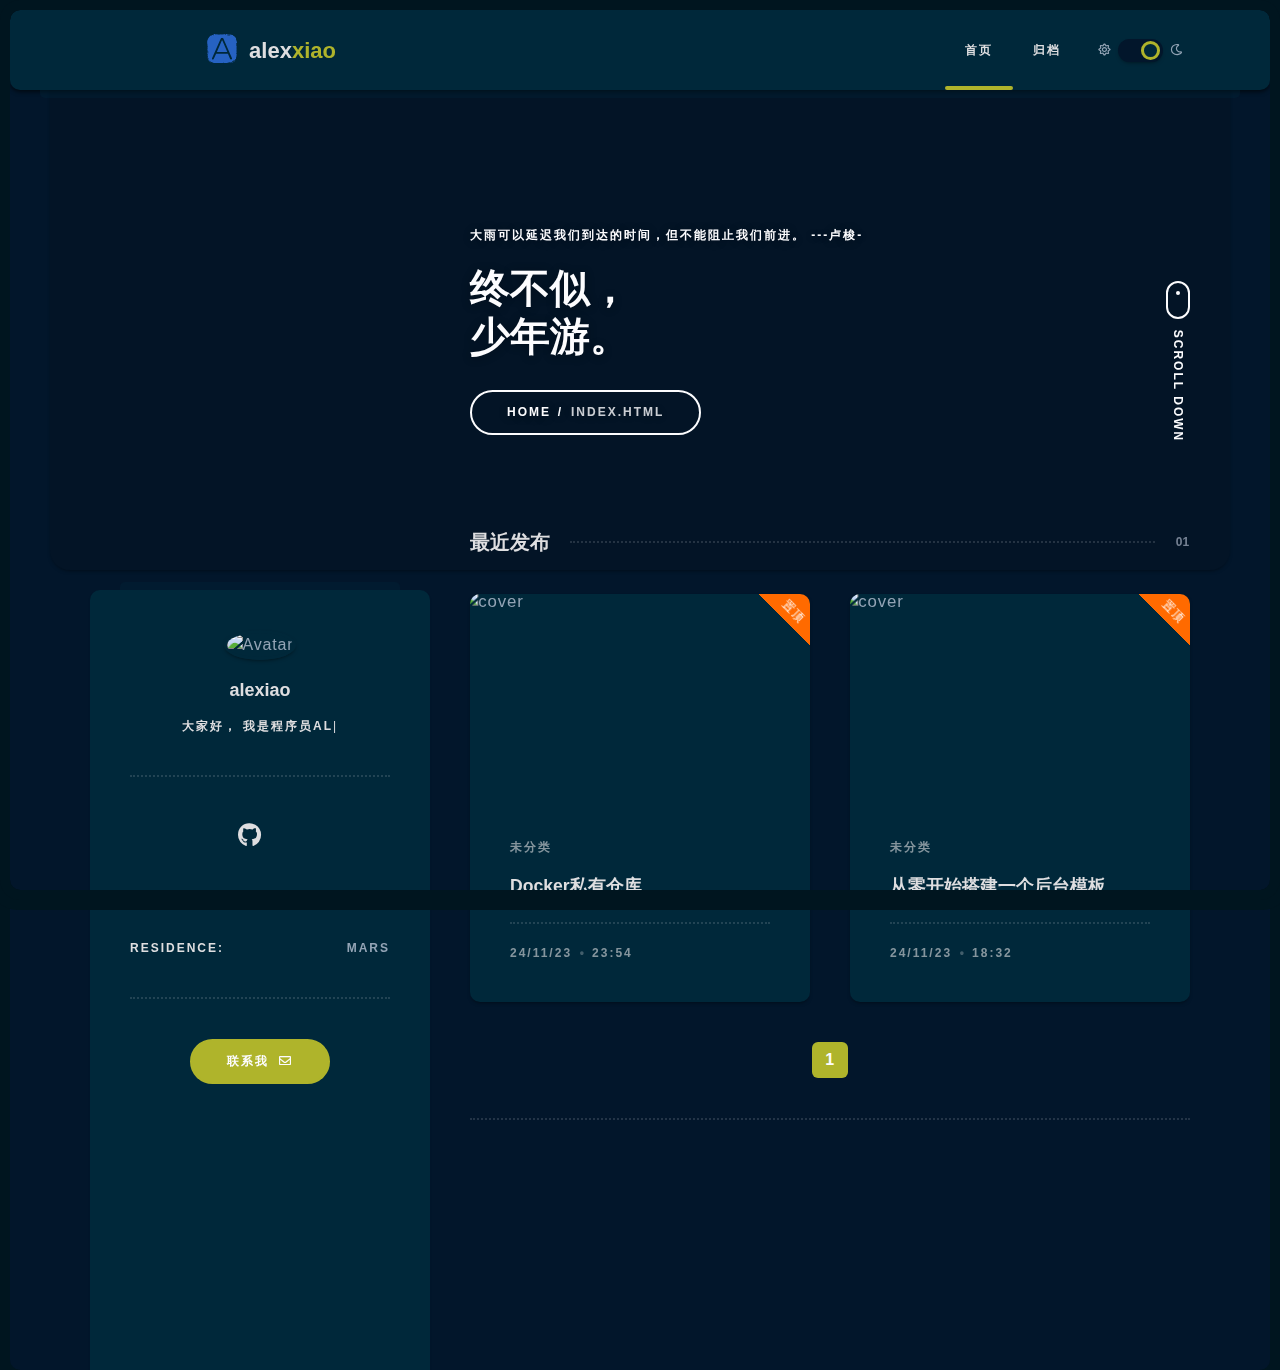
==== index.html @ c77fba8f "Site updated: 2024-11-30 16:25:53" ====
<!DOCTYPE html>
<html lang="zh-Hans">

<head>
  <meta http-equiv="content-type" content="text/html; charset=utf-8">
<meta name="x5-fullscreen" content="true">
<meta name="full-screen" content="yes">
<meta name="theme-color" content="#317EFB" />
<meta content="width=device-width, initial-scale=1.0, maximum-scale=5.0, user-scalable=0" name="viewport">
<meta name="description" content="alexxiao的博客">
<meta property="og:type" content="website">
<meta property="og:title" content="AlexxiaoBlog">
<meta property="og:url" content="http://example.com/index.html">
<meta property="og:site_name" content="AlexxiaoBlog">
<meta property="og:description" content="alexxiao的博客">
<meta property="og:locale">
<meta property="article:author" content="alexxiao">
<meta name="twitter:card" content="summary">


<title >AlexxiaoBlog</title>

<!-- Favicon -->

    <link href='/img/favicon.svg?v=2.2.4' rel='icon' type='image/png' sizes='16x16' ></link>


    <link href='/img/favicon.svg?v=2.2.4' rel='icon' type='image/png' sizes='32x32' ></link>




<!-- Plugin -->




    
<link rel="stylesheet" href="/css/plugins/bootstrap.row.css">

    
<link rel="stylesheet" href="https://unpkg.com/@fancyapps/ui@4.0/dist/fancybox.css">

    
    




<!-- Icon -->

    
<link rel="stylesheet" href="/css/plugins/font-awesome.min.css">




<!-- Variable -->
<script>window.ASYNC_CONFIG = {"hostname":"example.com","author":"alexxiao","root":"/","typed_text":["我是程序员alex，一名Java后端开发工程师。"],"theme_version":"2.2.4","theme":{"switch":true,"default":"style-dark"},"favicon":{"logo":"/img/favicon.svg","icon16":"/img/favicon.svg","icon32":"/img/favicon.svg","apple_touch_icon":null,"webmanifest":null,"visibilitychange":false,"hidden":"/failure.ico","show_text":"(/≧▽≦/)咦！又好了！","hide_text":"(●—●)喔哟，崩溃啦！"},"i18n":{"placeholder":"搜索文章...","empty":"找不到您查询的内容: ${query}","hits":"找到 ${hits} 条结果","hits_time":"找到 ${hits} 条结果（用时 ${time} 毫秒）","author":"本文作者：","copyright_link":"本文链接：","copyright_license_title":"版权声明：","copyright_license_content":"本博客所有文章除特别声明外，均默认采用 undefined 许可协议。","copy_success":"复制成功","copy_failure":"复制失败","open_read_mode":"进入阅读模式","exit_read_mode":"退出阅读模式","notice_outdate_message":"距离上次更新已经 undefined 天了, 文章内容可能已经过时。","sticky":"置顶","just":"刚刚","min":"分钟前","hour":"小时前","day":"天前","month":"个月前"},"swup":false,"plugin":{"flickr_justified_gallery":"https://unpkg.com/flickr-justified-gallery@latest/dist/fjGallery.min.js"},"icons":{"sun":"far fa-sun","moon":"far fa-moon","play":"fas fa-play","email":"far fa-envelope","next":"fas fa-arrow-right","calendar":"far fa-calendar-alt","clock":"far fa-clock","user":"far fa-user","back_top":"fas fa-arrow-up","close":"fas fa-times","search":"fas fa-search","reward":"fas fa-hand-holding-usd","toc_tag":"fas fa-th-list","read":"fas fa-book-reader","arrows":"fas fa-arrows-alt-h","double_arrows":"fas fa-angle-double-down","copy":"fas fa-copy"},"icontype":"font","highlight":{"plugin":"highlighjs","theme":true,"copy":true,"lang":true,"title":"default","height_limit":false},"toc":{"post_title":true},"live_time":{"start_time":"","prefix":"博客已萌萌哒运行 undefined 天"},"danmu":{"enable":true,"el":".trm-banner","avatar":true,"delayRange":5000,"speed":80}};</script>
<script id="async-page-config">window.PAGE_CONFIG = {"isPost":false,"isHome":true,"postUpdate":"2024-11-30 16:25:53"};</script>

<!-- Theme mode css -->
<link data-swup-theme rel="stylesheet" href="/css/index.css?v=2.2.4" id="trm-switch-style">
<script>
    let defaultMode = ASYNC_CONFIG.theme.default !=='auto' ?  ASYNC_CONFIG.theme.default : (window.matchMedia("(prefers-color-scheme: light)").matches ? 'style-light' : 'style-dark')
    let catchMode = localStorage.getItem('theme-mode') || defaultMode;
    let type = catchMode === 'style-dark' ? 'add' : 'remove';
    document.documentElement.classList[type]('dark')
</script>

<!-- CDN -->


    
    



<!-- Site Analytics -->

 
<meta name="generator" content="Hexo 7.3.0"></head>

<body>

  <!-- app wrapper -->
  <div class="trm-app-frame">

    <!-- page preloader -->
    <div class="trm-preloader">
    <div class="trm-holder">
        <div class="preloader">
            <div></div>
            <div></div>
            <div></div>
            <div></div>
            <div></div>
            <div></div>
            <div></div>
            <div></div>
            <div></div>
            <div></div>
        </div>
    </div>
</div>
    <!-- page preloader end -->

    <!-- change mode preloader -->
    <div class="trm-mode-swich-animation-frame">
    <div class="trm-mode-swich-animation">
        <i class="i-sun"><i class="iconfont far fa-sun"></i></i>
        <div class="trm-horizon"></div>
        <i class="i-moon"><i class="iconfont far fa-moon"></i></i>
    </div>
</div>
    <!-- change mode preloader end -->

      <!-- scroll container -->
      <div id="trm-dynamic-content" class="trm-swup-animation">
        <div id="trm-scroll-container" class="trm-scroll-container" style="opacity: 0">
            <!-- top bar -->
            <header class="trm-top-bar">
	<div class="container">
		<div class="trm-left-side">
			<!-- logo -->
<a href="/" class="trm-logo-frame trm-anima-link">
    
        <img alt="logo" src="/img/favicon.svg">
    
    
        <div class="trm-logo-text">
            alex<span>xiao</span>
        </div>
    
</a>
<!-- logo end -->
		</div>
		<div class="trm-right-side">
			<!-- menu -->
<div class="trm-menu">
    <nav>
        <ul>
            
            <li class="menu-item-has-children current-menu-item">
                <a  href="/" target="">
                    首页
                </a>
                
            </li>
            
            <li class="menu-item-has-children ">
                <a  href="/archives/" target="">
                    归档
                </a>
                
            </li>
            
        </ul>
    </nav>
</div>
<!-- menu end -->
			
    <!-- mode switcher place -->
    <div class="trm-mode-switcher-place">
        <div class="trm-mode-switcher">
            <i class="iconfont far fa-sun"></i>
            <input class="tgl tgl-light" id="trm-swich" type="checkbox">
            <label class="trm-swich" for="trm-swich"></label>
            <i class="iconfont far fa-moon"></i>
        </div>
    </div>
    <!-- mode switcher place end -->

			
		</div>
		<div class="trm-menu-btn">
			<span></span>
		</div>
	</div>
</header>
            <!-- top bar end -->

            <!-- body -->
            <div class="trm-content-start">
    <!-- banner -->
    <div class="trm-banner">
    
    <!-- banner cover -->
    <img style="object-position:top;object-fit:cover;" alt="banner" class="trm-banner-cover" src="/img/pinkgirl-banner.png">
    <!-- banner cover end -->
    

    <!-- banner content -->
    <div class="trm-banner-content trm-overlay">
        <div class="container">
            <div class="row">
                
                <div class="col-lg-4"></div>
                
                <div class="col-lg-8">

                    <!-- banner title -->
                    <div class="trm-banner-text ">
                        <div class="trm-label trm-mb-20">
                            大雨可以延迟我们到达的时间，但不能阻止我们前进。 ---卢梭-
                        </div>
                        <h1 class="trm-mb-30 trm-hsmb-font">
                            终不似，<br>少年游。
                        </h1>

                        
                            <ul class="trm-breadcrumbs trm-label">
                                <li>
                                    <a href="/" class="trm-anima-link">Home</a>
                                </li>
                                <li>
                                    <span>
                                        index.html
                                    </span>
                                </li>
                            </ul>
                        
                    </div>
                    <!-- banner title end -->

                    <!-- scroll hint -->
                    <span id="scroll-triger" class="trm-scroll-hint-frame">
                        <div class="trm-scroll-hint"></div>
                        <span class="trm-label">Scroll down</span>
                    </span>
                    <!-- scroll hint end -->

                </div>
            </div>
        </div>
    </div>
    <!-- banner content end -->
</div>
    <!-- banner end -->
    <div class="container">
        <div class="row">
            
                <div class="trm-page-sidebar col-lg-4 hidden-sm">
                    <!-- main card -->
                    <div class="trm-main-card-frame trm-sidebar">
    <div class="trm-main-card"> 
        <!-- card header -->
<div class="trm-mc-header">
    <div class="trm-avatar-frame trm-mb-20">
        <img alt="Avatar" class="trm-avatar" src="/img/avatar.png">
    </div>
    <h5 class="trm-name trm-mb-15">
        alexiao
    </h5>
    
        <div class="trm-label">
            大家好，
            <span class="trm-typed-text">
                <!-- Words for theme.user.typedText -->
            </span>
        </div>
    
</div>
<!-- card header end -->
        <!-- sidebar social -->

<div class="trm-divider trm-mb-40 trm-mt-40"></div>
<div class="trm-social">
    
        <a href="https://github.com" title="github" rel="nofollow" target="_blank">
            <i class="iconfont fab fa-github"></i>
        </a>
    
        <a href="https://gitee.com" title="gitee" rel="nofollow" target="_blank">
            <i class="iconfont iconfont cg-gitee"></i>
        </a>
    
</div>

<!-- sidebar social end -->
        <!-- info -->
<div class="trm-divider trm-mb-40 trm-mt-40"></div>
<ul class="trm-table trm-mb-20">
    
        <li>
            <div class="trm-label">
                Residence:
            </div>
            <div class="trm-label trm-label-light">
                Mars
            </div>
        </li>
    
</ul>
<!-- info end -->

        
    <div class="trm-divider trm-mb-40 trm-mt-40"></div>
    <!-- action button -->
    <div class="text-center">
        <a href="mailto:2810468241@qq.com" class="trm-btn">
            联系我
            <i class="iconfont far fa-envelope"></i>
        </a>
    </div>
    <!-- action button end -->

    </div>
</div>
                    <!-- main card end -->
                </div>
            
            <div class="trm-page-content col-lg-8">
                <div id="trm-content" class="trm-content">
                    <!-- categories -->

    <div class="row hidden-sm">
        
        
    </div>

<!-- categories end -->

<!-- newest publications -->
<div class="row">
    
        <div class="col-lg-12">
            <!-- title -->
            <h5 class="trm-title-with-divider">
                最近发布 
                <span data-number="01"></span>
            </h5>
        </div>
    
    
        <div class="col-lg-6">
    <div class="trm-blog-card trm-scroll-animation">
        <a href="/2024/11/23/Docker%E7%A7%81%E6%9C%89%E4%BB%93%E5%BA%93/" class="trm-cover-frame trm-anima-link">
            
            
                <img alt="cover" class="no-fancybox" src="/img/pinkgirl-banner.png">
            
        </a>
        
            <div class="trm-top">置顶</div>
        
        <div class="trm-card-descr">
            <div class="trm-label trm-category trm-mb-20">
                <a href=" #.">
                    未分类
                </a>
            </div>
            <h5>
                <a href="/2024/11/23/Docker%E7%A7%81%E6%9C%89%E4%BB%93%E5%BA%93/" class="trm-anima-link">
                    Docker私有仓库
                </a>
            </h5>
            <div class="trm-divider trm-mb-20 trm-mt-20"></div>
            <ul class="trm-card-data trm-label">
                <li>24/11/23</li>
                <li>23:54</li>
                
                
            </ul>
        </div>
    </div>
</div>
    
        <div class="col-lg-6">
    <div class="trm-blog-card trm-scroll-animation">
        <a href="/2024/11/23/hello-world/" class="trm-cover-frame trm-anima-link">
            
            
                <img alt="cover" class="no-fancybox" src="https://www.logosc.cn/uploads/resources/2018/11/29/1543459457_thumb.jpg">
            
        </a>
        
            <div class="trm-top">置顶</div>
        
        <div class="trm-card-descr">
            <div class="trm-label trm-category trm-mb-20">
                <a href=" #.">
                    未分类
                </a>
            </div>
            <h5>
                <a href="/2024/11/23/hello-world/" class="trm-anima-link">
                    从零开始搭建一个后台模板
                </a>
            </h5>
            <div class="trm-divider trm-mb-20 trm-mt-20"></div>
            <ul class="trm-card-data trm-label">
                <li>24/11/23</li>
                <li>18:32</li>
                
                
            </ul>
        </div>
    </div>
</div>
    
</div>
<!-- newest publications end -->


    <div class="trm-pagination">
        <span class="page-number current">1</span>
    </div>


                    <div class="trm-divider footer-divider"></div>

                    <!-- footer -->
                    <footer class="trm-footer-card trm-scroll-animation">

    

    

    
        <div class="trm-footer-item">
            <span>
                由 <a href="https://hexo.io" target="_blank" rel="noopener">Hexo</a> 驱动 v7.3.0
            </span>
            <span class="footer-separator" data-separator=" | "></span>
            <span> 
                主题 - 
                <a rel="noopener" href='https://github.com/MaLuns/hexo-theme-async' target='_blank'>Async</a>
                v2.2.4
            </span>
        </div>
      

     

     
</footer>
                    <!-- footer end -->

                </div>
            </div>
        </div>
    </div>
</div>
            <!-- body end -->

            

            
<div class="trm-fixed-container">
    
    
    
    <div id="trm-back-top" class="trm-fixed-btn" data-title="回到顶部">
        <i class="iconfont fas fa-arrow-up"></i>
    </div>
</div>
        </div>
      </div>
      <!-- scroll container end -->
  </div>
  <!-- app wrapper end -->

  
  <!-- Plugin -->




    
    
<script src="https://unpkg.com/@fancyapps/ui@4.0/dist/fancybox.umd.js"></script>

    

    
        <script src="/js/plugins/typing.js?v=2.2.4"></script>
    

    

    <!-- 数学公式 -->
    

    <!-- 评论插件 -->
    

		
			<script src="/js/plugins/danmu.js?v=2.2.4"></script>
		




    <!-- Service Worker -->
    
    <!-- baidu push -->
    


<script id="async-script" src="/js/main.js?v=2.2.4"></script>

<!-- CDN -->


    

    

    



</body>

</html>
---- css/index.css ----
:root .trm-dark-icon {
  display: none;
}
:root.dark .trm-dark-icon {
  display: block;
}
:root.dark .trm-light-icon {
  display: none;
}
.click-animation:active {
  animation: linear 0.2s clickanimation forwards;
}
.shadow {
  transition: all 0.4s ease-in-out, box-shadow 0.3s ease;
  box-shadow: var(--box-shadow);
}
.shadow:hover {
  box-shadow: var(--box-shadow-hover);
}
@keyframes clickanimation {
  0% {
    transform: scale(1);
  }
  100% {
    transform: scale(0.97);
  }
}
:root {
  --primary: #afb42b;
  --primary-70: rgba(175, 180, 43, 0.7);
  --primary-50: rgba(175, 180, 43, 0.5);
  --primary-30: rgba(175, 180, 43, 0.3);
  --primary-weak: #c0ca33;
  --primary-weak-50: rgba(192, 202, 51, 0.5);
  --body-color: #5d5d5e;
  --body-color-5: rgba(93, 93, 94, 0.05);
  --body-bg-color: #00151f;
  --theme-color: #00283a;
  --theme-bg-color: #fcfcfe;
  --theme-bg-color-80: rgba(252, 252, 254, 0.8);
  --theme-bg2-color: #f4f5f7;
  --box-shadow: 1px 2px 4px -2px rgba(0, 0, 0, 0.15);
  --box-shadow-hover: 2px 2px 4px -2px #797979ab;
  --border-dotted: dotted 2px rgba(225, 225, 235, 0.9);
  --preloader-background: #00283a;
  --top-bar-box-shadow: 0 2px 4px 0 rgba(0, 0, 0, 0.15);
  --card-padding: 40px;
  --card-bottom-card: 40px;
  --card-border-radius: 10px;
  --card-top-color: #ffffff;
  --card-top-bg-color: #ff6a00;
  --card-cover-bg-color: #e9e9e9;
  --tabele-thead-bg-color: rgba(153, 169, 191, 0.1);
  --tabele-thead-border-color: #eee;
  --tab-border-color: #f1f1f1;
  --tab-botton-bg-color: #f1f1f1;
  --tab-botton-color: #7b7b7d;
  --tab-button-hover-bg-color: #eeeeee;
  --tab-button-active-bg-color: #ffffff;
  --fixed-button-bg-color: #ffffff;
  --fixed-button-color: #7b7b7d;
  --code-bg-color: #f1f1f1;
  --code-color: #476582;
  --notice-outdate-bg: #ffe6e6;
  --notice-outdate-color: #ff6666;
  --notice-outdate-border: #ff8080;
  --scroll-progress-bg-color: linear-gradient(#ffdddd, #e9ddff);
  --note-info-bg-color: #65758529;
  --note-tip-bg-color: #646cff29;
  --note-warning-bg-color: #eab30829;
  --note-danger-bg-color: #f43f5e29;
  --selection-bg-color: #1f2d3d;
  --selection-color: #f1f1f1;
}
:root.dark {
  --primary: #afb42b;
  --primary-70: rgba(175, 180, 43, 0.7);
  --primary-50: rgba(175, 180, 43, 0.5);
  --primary-30: rgba(175, 180, 43, 0.3);
  --primary-weak: #c0ca33;
  --primary-weak-50: rgba(192, 202, 51, 0.5);
  --body-color: #d1d9e9b3;
  --body-color-5: rgba(209, 217, 233, 0.05);
  --body-bg-color: #00151f;
  --theme-color: #dedee0;
  --theme-bg-color: #00283a;
  --theme-bg-color-80: rgba(0, 40, 58, 0.8);
  --theme-bg2-color: #02162b;
  --box-shadow: 0 2px 4px -2px rgba(0, 0, 0, 0.6);
  --box-shadow-hover: 2px 2px 4px -2px #282828fc;
  --border-dotted: dotted 2px rgba(225, 225, 235, 0.15);
  --preloader-background: #dedee0;
  --top-bar-box-shadow: 0 2px 4px 0 rgba(0, 0, 0, 0.6);
  --card-cover-bg-color: #162e38;
  --tabele-thead-bg-color: #525f663d;
  --tabele-thead-border-color: #ffffff1c;
  --tab-border-color: #063c54;
  --tab-botton-bg-color: #063c54;
  --tab-botton-color: #dedee0;
  --tab-button-hover-bg-color: #003146;
  --tab-button-active-bg-color: #042838;
  --fixed-button-bg-color: #063c54;
  --fixed-button-color: #dedee0;
  --code-bg-color: #3a3a3a;
  --code-color: #c9def1;
  --notice-outdate-bg: #403131;
  --notice-outdate-color: #ff6565;
  --notice-outdate-border: #bb1e1e;
  --scroll-progress-bg-color: linear-gradient(#82df7a80, #82df7a80);
  --selection-bg-color: #f1f1f1;
  --selection-color: #1f2d3d;
}
/* @media (prefers-color-scheme: dark) {
    :root {
        .dark()
    }
} */
@media (max-width: 768px) {
  :root {
    --card-padding: 20px;
    --card-bottom-card: 10px;
    --card-border-radius: 6px;
  }
  :root blockquote:before {
    top: 0;
  }
}
*,
::after,
::before {
  box-sizing: border-box;
  scrollbar-width: thin;
  scrollbar-color: var(--primary-50, #afb42b) transparent;
}
body {
  font-weight: 500;
  color: var(--body-color, #7b7b7d);
  background-color: var(--body-bg-color);
  letter-spacing: 0.05em;
  overflow-x: hidden;
  margin: 0;
  margin-right: calc(100% - 100vw);
  padding: 10px;
  height: 100vh;
  scroll-behavior: smooth;
  -webkit-font-smoothing: antialiased;
}
body::before {
  content: "";
  position: fixed;
  left: 10px;
  top: 10px;
  width: calc(100% - 20px);
  height: calc(100% - 20px);
  z-index: 9999;
  pointer-events: none;
  box-shadow: 0 0 0 20px var(--body-bg-color);
  border-radius: 10px;
  outline: var(--body-bg-color) solid 10px;
}
a,
a:hover {
  color: inherit;
  text-decoration: none;
}
a:focus {
  outline: inherit;
}
button {
  cursor: pointer;
}
.h1,
.h2,
.h3,
.h4,
.h5,
.h6,
h1,
h2,
h3,
h4,
h5,
h6 {
  line-height: 1.2;
  letter-spacing: 0;
  font-weight: 800;
  color: var(--theme-color, #00283a);
  margin-bottom: 0;
  margin-top: 0;
}
.h1,
h1 {
  font-size: 2.5rem;
}
.h2,
h2 {
  font-size: 2rem;
}
.h3,
h3 {
  font-size: 1.75rem;
}
.h4,
h4 {
  font-size: 1.5rem;
}
.h5,
h5 {
  font-size: 1.25rem;
}
.h6,
h6 {
  font-size: 1rem;
}
p {
  margin: 0;
}
.trm-text-sm {
  font-size: 12px;
}
.trm-text-lg {
  font-size: 16px;
}
.trm-contrast {
  color: var(--theme-color, #00283a) !important;
  opacity: 1 !important;
}
.trm-accent-color {
  color: var(--primary, #afb42b);
}
.trm-label {
  text-transform: uppercase;
  font-size: 12px;
  font-weight: 700;
  letter-spacing: 2px;
  color: var(--theme-color, #00283a);
  transition: all 0.4s ease-in-out;
}
.trm-label.trm-label-light {
  color: var(--body-color, #7b7b7d);
}
.trm-label.trm-label-color {
  color: var(--primary, #afb42b);
}
a.trm-label svg,
a.trm-label i {
  margin-left: 10px;
}
a.trm-label .arrow-right {
  margin-left: 5px;
  transition: all 0.4s ease-in-out;
}
a.trm-label:focus,
a.trm-label:hover {
  outline: inherit;
  color: var(--primary, #afb42b);
}
a.trm-label:focus .arrow-right,
a.trm-label:hover .arrow-right,
a.trm-label:focus .arrow-right,
a.trm-label:hover .arrow-right {
  transform: translateX(5px);
  color: inherit;
}
.trm-scroll-animation {
  transform: translateY(30px) scale(1.02);
  opacity: 0;
  transition: all 0.6s ease-in-out;
}
.trm-scroll-animation.trm-active-el {
  opacity: 1;
  transform: translateY(0) scale(1);
}
.trm-swup-animation {
  transition: all 0.6s ease-in-out;
  transition-delay: 0.6s;
}
html.is-animating .trm-preloader {
  opacity: 1;
  transition-delay: 0s;
  pointer-events: all;
  z-index: 100;
}
html.is-animating .trm-swup-animation {
  opacity: 0;
  transition-delay: 0s;
}
.trm-just-img {
  width: 100%;
  border-radius: 5px;
}
.trm-glow {
  animation-duration: 2s;
  animation-iteration-count: infinite;
  animation-name: glowing;
  animation-direction: alternate;
}
@keyframes glowing {
  0% {
    box-shadow: 0 0 0 transparent;
  }
  100% {
    box-shadow: 0 0 20px var(--primary-30, #afb42b);
  }
}
#trm-dynamic-content {
  height: 100%;
}
.trm-scroll-container {
  transition: opacity 0.6s;
}
.symbol-icon {
  width: 1em;
  height: 1em;
  vertical-align: -0.15em;
  fill: currentColor;
  overflow: hidden;
}
.katex-display {
  overflow-y: hidden;
  overflow-x: auto;
  padding: 0.5rem;
}
*::-webkit-selection,
*::-moz-selection,
*::selection {
  color: var(--selection-color);
  background-color: var(--selection-bg-color);
}
::-webkit-scrollbar {
  width: 8px;
  height: 8px;
}
::-webkit-scrollbar-thumb {
  border-radius: 2px;
  background-color: var(--primary-50, #afb42b);
}
::-webkit-scrollbar-track {
  border-radius: 2px;
  background-color: var(--body-bg-color);
}
@media (max-width: 768px) {
  body::before {
    content: unset;
  }
}
.trm-p-10 {
  padding: 10px !important;
}
.trm-mb-10 {
  margin-bottom: 10px;
}
.trm-mt-10 {
  margin-top: 10px;
}
.trm-p-15 {
  padding: 15px !important;
}
.trm-mb-15 {
  margin-bottom: 15px;
}
.trm-mt-15 {
  margin-top: 15px;
}
.trm-p-20 {
  padding: 20px !important;
}
.trm-mb-20 {
  margin-bottom: 20px;
}
.trm-mt-20 {
  margin-top: 20px;
}
.trm-p-25 {
  padding: 25px !important;
}
.trm-mb-25 {
  margin-bottom: 25px;
}
.trm-mt-25 {
  margin-top: 25px;
}
.trm-p-30 {
  padding: 30px !important;
}
.trm-mb-30 {
  margin-bottom: 30px;
}
.trm-mt-30 {
  margin-top: 30px;
}
.trm-p-35 {
  padding: 35px !important;
}
.trm-mb-35 {
  margin-bottom: 35px;
}
.trm-mt-35 {
  margin-top: 35px;
}
.trm-p-40 {
  padding: 40px !important;
}
.trm-mb-40 {
  margin-bottom: 40px;
}
.trm-mt-40 {
  margin-top: 40px;
}
.trm-preloader {
  width: 100%;
  height: 100vh;
  position: fixed;
  top: 0;
  left: 0;
  display: flex;
  justify-content: center;
  align-items: center;
  opacity: 0;
  pointer-events: none;
  transition: all 0.6s ease-in-out;
}
.preloader {
  width: 45px;
  height: 45px;
  position: absolute;
  left: 50%;
  top: 50%;
  transform: translateX(-50%) translateY(-50%);
  animation: rotatePreloader 1.5s infinite ease-in;
}
@keyframes rotatePreloader {
  0% {
    transform: translateX(-50%) translateY(-50%) rotateZ(0deg);
  }
  100% {
    transform: translateX(-50%) translateY(-50%) rotateZ(-360deg);
  }
}
.preloader div {
  position: absolute;
  width: 100%;
  height: 100%;
  opacity: 0;
}
.preloader div:before {
  content: "";
  position: absolute;
  left: 50%;
  top: 0;
  width: 12%;
  height: 12%;
  background-color: var(--preloader-background, #00283a);
  transform: translateX(-50%);
  border-radius: 50%;
}
.preloader div:nth-child(1) {
  transform: rotateZ(0deg);
  animation: rotateCircle1 1.5s infinite linear;
  z-index: 9;
}
@keyframes rotateCircle1 {
  0% {
    opacity: 0;
  }
  0% {
    opacity: 1;
    transform: rotateZ(36deg);
  }
  7% {
    transform: rotateZ(0deg);
  }
  57% {
    transform: rotateZ(0deg);
  }
  100% {
    transform: rotateZ(-324deg);
    opacity: 1;
  }
}
.preloader div:nth-child(2) {
  transform: rotateZ(36deg);
  animation: rotateCircle2 1.5s infinite linear;
  z-index: 8;
}
@keyframes rotateCircle2 {
  5% {
    opacity: 0;
  }
  5.0001% {
    opacity: 1;
    transform: rotateZ(0deg);
  }
  12% {
    transform: rotateZ(-36deg);
  }
  62% {
    transform: rotateZ(-36deg);
  }
  100% {
    transform: rotateZ(-324deg);
    opacity: 1;
  }
}
.preloader div:nth-child(3) {
  transform: rotateZ(72deg);
  animation: rotateCircle3 1.5s infinite linear;
  z-index: 7;
}
@keyframes rotateCircle3 {
  10% {
    opacity: 0;
  }
  10.0002% {
    opacity: 1;
    transform: rotateZ(-36deg);
  }
  17% {
    transform: rotateZ(-72deg);
  }
  67% {
    transform: rotateZ(-72deg);
  }
  100% {
    transform: rotateZ(-324deg);
    opacity: 1;
  }
}
.preloader div:nth-child(4) {
  transform: rotateZ(108deg);
  animation: rotateCircle4 1.5s infinite linear;
  z-index: 6;
}
@keyframes rotateCircle4 {
  15% {
    opacity: 0;
  }
  15.0003% {
    opacity: 1;
    transform: rotateZ(-72deg);
  }
  22% {
    transform: rotateZ(-108deg);
  }
  72% {
    transform: rotateZ(-108deg);
  }
  100% {
    transform: rotateZ(-324deg);
    opacity: 1;
  }
}
.preloader div:nth-child(5) {
  transform: rotateZ(144deg);
  animation: rotateCircle5 1.5s infinite linear;
  z-index: 5;
}
@keyframes rotateCircle5 {
  20% {
    opacity: 0;
  }
  20.0004% {
    opacity: 1;
    transform: rotateZ(-108deg);
  }
  27% {
    transform: rotateZ(-144deg);
  }
  77% {
    transform: rotateZ(-144deg);
  }
  100% {
    transform: rotateZ(-324deg);
    opacity: 1;
  }
}
.preloader div:nth-child(6) {
  transform: rotateZ(180deg);
  animation: rotateCircle6 1.5s infinite linear;
  z-index: 4;
}
@keyframes rotateCircle6 {
  25% {
    opacity: 0;
  }
  25.0005% {
    opacity: 1;
    transform: rotateZ(-144deg);
  }
  32% {
    transform: rotateZ(-180deg);
  }
  82% {
    transform: rotateZ(-180deg);
  }
  100% {
    transform: rotateZ(-324deg);
    opacity: 1;
  }
}
.preloader div:nth-child(7) {
  transform: rotateZ(216deg);
  animation: rotateCircle7 1.5s infinite linear;
  z-index: 3;
}
@keyframes rotateCircle7 {
  30% {
    opacity: 0;
  }
  30.0006% {
    opacity: 1;
    transform: rotateZ(-180deg);
  }
  37% {
    transform: rotateZ(-216deg);
  }
  87% {
    transform: rotateZ(-216deg);
  }
  100% {
    transform: rotateZ(-324deg);
    opacity: 1;
  }
}
.preloader div:nth-child(8) {
  transform: rotateZ(252deg);
  animation: rotateCircle8 1.5s infinite linear;
  z-index: 2;
}
@keyframes rotateCircle8 {
  35% {
    opacity: 0;
  }
  35.0007% {
    opacity: 1;
    transform: rotateZ(-216deg);
  }
  42% {
    transform: rotateZ(-252deg);
  }
  92% {
    transform: rotateZ(-252deg);
  }
  100% {
    transform: rotateZ(-324deg);
    opacity: 1;
  }
}
.preloader div:nth-child(9) {
  transform: rotateZ(288deg);
  animation: rotateCircle9 1.5s infinite linear;
  z-index: 1;
}
@keyframes rotateCircle9 {
  40% {
    opacity: 0;
  }
  40.0008% {
    opacity: 1;
    transform: rotateZ(-252deg);
  }
  47% {
    transform: rotateZ(-288deg);
  }
  97% {
    transform: rotateZ(-288deg);
  }
  100% {
    transform: rotateZ(-324deg);
    opacity: 1;
  }
}
.preloader div:nth-child(10) {
  transform: rotateZ(324deg);
  animation: rotateCircle10 1.5s infinite linear;
  z-index: 0;
}
@keyframes rotateCircle10 {
  45% {
    opacity: 0;
  }
  45.0009% {
    opacity: 1;
    transform: rotateZ(-288deg);
  }
  52% {
    transform: rotateZ(-324deg);
  }
  102% {
    transform: rotateZ(-324deg);
  }
  100% {
    transform: rotateZ(-324deg);
    opacity: 1;
  }
}
.trm-app-frame {
  border-radius: 10px;
  width: 100%;
  overflow: hidden;
  background-color: var(--theme-bg2-color, #f4f5f7);
  transition: all 0.4s ease-in-out;
  /* .trm-hidden-switcher {
        display: none;
    } */
}
.trm-app-frame .trm-content-start {
  margin: 0 40px;
}
.trm-app-frame .trm-content-start .container .trm-content {
  margin-top: -40px;
  padding: 0 0 40px;
  z-index: 0;
  position: relative;
  z-index: 1;
}
@media (max-width: 992px) {
  body {
    background-color: var(--theme-bg2-color, #f4f5f7);
    overflow: hidden auto;
    padding: 0;
  }
  .trm-app-frame {
    height: unset;
    border-radius: 0;
  }
  .trm-app-frame .trm-content-start {
    margin: 0;
    z-index: 999;
  }
  .trm-app-frame .trm-content-start .container .trm-content {
    margin-top: 0px;
  }
}
@media (max-width: 768px) {
  .trm-app-frame .trm-content-start .container {
    padding: 0 10px;
  }
  .trm-app-frame .trm-content-start .container .trm-content {
    margin-top: 10px;
    padding: 0 0 20px;
  }
}
.trm-top-bar {
  position: fixed;
  left: 10px;
  right: 10px;
  z-index: 9;
  height: 80px;
  border-radius: var(--card-border-radius, 10px);
  box-shadow: var(--top-bar-box-shadow, 0 2px 4px 0 rgba(0, 0, 0, 0.15));
  background-color: var(--theme-bg-color, #fcfcfe);
}
.trm-top-bar:after {
  content: "";
  position: absolute;
  left: 30px;
  height: 8px;
  width: calc(100% - 60px);
  background-color: var(--theme-bg-color, #fcfcfe);
  border-radius: 0 0 5px 5px;
  opacity: 0.3;
}
.trm-top-bar .container {
  display: flex;
  justify-content: space-between;
  align-items: center;
}
.trm-top-bar .container .trm-left-side {
  height: 100%;
  display: flex;
  align-items: center;
  justify-content: center;
  width: 33%;
}
.trm-top-bar .container .trm-left-side .trm-logo-frame {
  display: flex;
  align-items: center;
  height: 80px;
}
.trm-top-bar .container .trm-left-side .trm-logo-frame .trm-logo-text {
  position: relative;
  font-weight: 900;
  font-size: 22px;
  color: var(--theme-color, #00283a);
  letter-spacing: 0;
}
.trm-top-bar .container .trm-left-side .trm-logo-frame .trm-logo-text span {
  color: var(--primary, #afb42b);
}
.trm-top-bar .container .trm-left-side .trm-logo-frame img {
  width: 32px;
  margin-right: 10px;
}
.trm-top-bar .container .trm-right-side {
  height: 100%;
  display: flex;
  align-items: center;
  width: 66%;
  justify-content: flex-end;
}
.trm-top-bar .container .trm-search-btn {
  cursor: pointer;
}
.trm-top-bar .container .trm-mode-switcher-place + .trm-search-btn {
  margin-left: 20px;
}
@media (max-width: 1200px) {
  .trm-top-bar .trm-logo-text {
    display: none;
  }
  .trm-top-bar .container .trm-left-side {
    justify-content: start;
  }
  .trm-top-bar .container .trm-right-side {
    border-radius: 0 0 10px 10px;
    padding: 0 0 40px;
    display: flex;
    flex-direction: column;
    background-color: var(--theme-bg-color, #fcfcfe);
    position: absolute;
    z-index: -1;
    top: 80px;
    left: 0;
    height: auto;
    width: 100%;
    opacity: 0;
    pointer-events: none;
    box-shadow: var(--top-bar-box-shadow, 0 2px 4px 0 rgba(0, 0, 0, 0.15));
    transform: translateY(20px);
    transition: all 0.4s ease-in-out;
  }
  .trm-top-bar .container .trm-right-side.trm-active {
    opacity: 1;
    pointer-events: all;
    transform: translateY(0);
  }
}
@media (max-width: 992px) {
  .trm-top-bar {
    border-radius: 0;
    width: 100%;
  }
}
@media (max-width: 768px) {
  .trm-top-bar {
    left: 0;
    right: 0;
  }
}
.trm-menu {
  margin-right: 10px;
}
.trm-menu nav ul {
  display: flex;
  margin: 0;
  padding: 0;
}
.trm-menu nav ul li {
  height: 80px;
  position: relative;
  list-style-type: none;
  display: flex;
  justify-content: center;
  align-items: center;
}
.trm-menu nav ul li:after {
  content: "";
  position: absolute;
  bottom: 0;
  border-radius: 10px;
  height: 4px;
  width: 0;
  background-color: var(--primary, #afb42b);
  transition: all 0.4s ease-in-out;
}
.trm-menu nav ul li a {
  white-space: nowrap;
  height: 100%;
  width: 100%;
  padding: 0 20px;
  line-height: 80px;
  color: var(--theme-color, #00283a);
  text-transform: uppercase;
  font-size: 12px;
  letter-spacing: 2px;
  font-weight: 700;
  transition: all 0.4s ease-in-out;
}
.trm-menu nav ul li a:hover {
  color: var(--primary, #afb42b);
}
.trm-menu nav ul li ul {
  padding: 10px;
  pointer-events: none;
  background-color: var(--theme-bg-color, #fcfcfe);
  opacity: 0;
  transform: translateY(20px) translateX(-50%);
  height: auto;
  top: 80px;
  left: 50%;
  border-radius: 0 0 10px 10px;
  box-shadow: var(--box-shadow);
  position: absolute;
  z-index: 9;
  display: flex;
  flex-direction: column;
  transition: all 0.4s ease-in-out;
}
.trm-menu nav ul li ul li {
  height: 50px;
  margin: 0;
  justify-content: flex-start;
}
.trm-menu nav ul li ul li a {
  line-height: 50px;
}
.trm-menu nav ul li ul li:after,
.trm-menu nav ul li ul li:before {
  display: none;
}
.trm-menu nav ul li:hover ul {
  pointer-events: all;
  opacity: 1;
  transform: translateY(0) translateX(-50%);
}
.trm-menu nav ul li.current-item:after,
.trm-menu nav ul li.current-menu-item:after {
  width: 100%;
}
.trm-menu-btn {
  transform: scale(1.3);
  margin-top: 2px;
  padding: 8px 7px;
  width: 30px;
  height: 30px;
  cursor: pointer;
  display: none;
  justify-content: center;
  text-align: center;
}
.trm-menu-btn span {
  position: relative;
  margin: 5px 0 0;
}
.trm-menu-btn span:before {
  position: absolute;
  top: -5px;
}
.trm-menu-btn span:after {
  position: absolute;
  top: 5px;
}
.trm-menu-btn.trm-active span {
  transform: rotate(45deg);
}
.trm-menu-btn.trm-active span:before {
  transform: translate(0px, 5px) rotate(-90deg);
}
.trm-menu-btn.trm-active span:after {
  transform: translate(0px, -5px) rotate(-90deg);
}
.trm-menu-btn span,
.trm-menu-btn span:after,
.trm-menu-btn span:before {
  content: "";
  display: block;
  width: 15px;
  height: 0.15em;
  border-radius: 1px;
  background: var(--theme-color, #00283a);
  backface-visibility: hidden;
  transition: all 0.4s ease-in-out;
}
@media (max-width: 1200px) {
  .trm-menu {
    text-align: center;
    margin: 0;
    width: 100%;
  }
  .trm-menu nav {
    width: 100%;
  }
  .trm-menu nav ul {
    margin: 20px 0;
    flex-direction: column;
  }
  .trm-menu nav ul li {
    width: 100%;
    height: auto;
    display: block;
  }
  .trm-menu nav ul li:after {
    display: none;
  }
  .trm-menu nav ul li a {
    height: 50px;
    line-height: 50px;
  }
  /* .trm-menu nav ul li.menu-item-has-children a {
        pointer-events: none
    }

    .trm-menu nav ul li.menu-item-has-children ul li a {
        pointer-events: all
    } */
  .trm-menu nav ul li.current-menu-item a {
    color: var(--primary, #afb42b);
  }
  .trm-menu nav ul li.current-menu-item ul li a {
    color: var(--theme-color, #00283a);
  }
  .trm-menu nav ul li ul {
    border-radius: 0;
    background-color: var(--theme-bg2-color, #f4f5f7);
    top: 0;
    left: 0;
    width: 100%;
    padding: 0;
    position: relative;
    overflow: hidden;
    opacity: 1;
    transform: none;
    margin: 0;
    pointer-events: all;
    max-height: 0;
    box-shadow: var(--box-shadow);
    transform: translateY(20px);
  }
  .trm-menu nav ul li:hover ul {
    max-height: 300px;
    transform: translateY(0);
  }
  .trm-menu-btn {
    display: flex;
  }
}
.trm-mode-switcher-place .trm-mode-switcher {
  display: flex;
  justify-content: center;
  align-items: center;
}
.trm-mode-switcher-place .trm-mode-switcher svg,
.trm-mode-switcher-place .trm-mode-switcher i {
  margin: 0 7px;
  font-size: 12px;
}
.trm-mode-switcher-place .trm-mode-switcher .tgl {
  display: none;
}
.trm-mode-switcher-place .trm-mode-switcher .tgl,
.trm-mode-switcher-place .trm-mode-switcher .tgl *,
.trm-mode-switcher-place .trm-mode-switcher .tgl *:after,
.trm-mode-switcher-place .trm-mode-switcher .tgl *:before,
.trm-mode-switcher-place .trm-mode-switcher .tgl + .trm-swich,
.trm-mode-switcher-place .trm-mode-switcher .tgl:after,
.trm-mode-switcher-place .trm-mode-switcher .tgl:before {
  box-sizing: border-box;
}
.trm-mode-switcher-place .trm-mode-switcher .tgl::selection,
.trm-mode-switcher-place .trm-mode-switcher .tgl *::selection,
.trm-mode-switcher-place .trm-mode-switcher .tgl *:after::selection,
.trm-mode-switcher-place .trm-mode-switcher .tgl *:before::selection,
.trm-mode-switcher-place .trm-mode-switcher .tgl + .trm-swich::selection,
.trm-mode-switcher-place .trm-mode-switcher .tgl:after::selection,
.trm-mode-switcher-place .trm-mode-switcher .tgl:before::selection {
  background: 0;
}
.trm-mode-switcher-place .trm-mode-switcher .tgl + .trm-swich {
  outline: 0;
  display: block;
  width: 45px;
  height: 23px;
  position: relative;
  cursor: pointer;
  user-select: none;
}
.trm-mode-switcher-place .trm-mode-switcher .tgl + .trm-swich:after,
.trm-mode-switcher-place .trm-mode-switcher .tgl + .trm-swich:before {
  position: relative;
  display: block;
  content: "";
  width: 50%;
  height: 100%;
}
.trm-mode-switcher-place .trm-mode-switcher .tgl + .trm-swich:after {
  left: 0;
}
.trm-mode-switcher-place .trm-mode-switcher .tgl + .trm-swich:before {
  display: none;
}
.trm-mode-switcher-place .trm-mode-switcher .tgl:checked + .trm-swich:after {
  left: 50%;
}
.trm-mode-switcher-place .trm-mode-switcher .tgl-light + .trm-swich {
  margin-bottom: 0;
  box-shadow: var(--box-shadow);
  background: var(--theme-bg2-color, #f4f5f7);
  border-radius: 2em;
  padding: 2px;
  transition: all 0.4s ease-in-out;
}
.trm-mode-switcher-place .trm-mode-switcher .tgl-light + .trm-swich:after {
  width: 47%;
  border: solid 3px var(--primary, #afb42b);
  border-radius: 50%;
  background: var(--theme-bg-color, #fcfcfe);
  transition: all 0.2s ease-in-out;
}
.trm-mode-swich-animation-frame {
  position: fixed;
  width: 100%;
  height: 100%;
  display: flex;
  justify-content: center;
  align-items: center;
  opacity: 0;
  pointer-events: none;
  transition: all 0.4s ease-in-out;
}
.trm-mode-swich-animation-frame.trm-active {
  opacity: 1;
}
.trm-mode-swich-animation-frame .trm-mode-swich-animation {
  margin-bottom: 40px;
  width: 80px;
  height: 55px;
  position: relative;
  overflow: hidden;
  text-align: center;
}
.trm-mode-swich-animation-frame .trm-mode-swich-animation:before {
  content: "";
  height: 1px;
  width: 120%;
  border-bottom: dotted 5px var(--theme-color, #00283a);
  position: absolute;
  z-index: 9;
  bottom: 0;
  left: -10%;
}
.trm-mode-swich-animation-frame .trm-mode-swich-animation .i-sun {
  position: absolute;
  z-index: 0;
  top: 0;
  font-size: 32px;
  margin-left: -15px;
  opacity: 1;
  color: var(--theme-color, #00283a);
  transition: all 0.6s ease-in-out;
}
.trm-mode-swich-animation-frame .trm-mode-swich-animation .i-moon {
  position: absolute;
  z-index: 0;
  top: 0;
  font-size: 32px;
  margin-left: -15px;
  color: var(--theme-color, #00283a);
  opacity: 0;
  transform: translateY(70px) rotate(0);
  transition: all 0.6s ease-in-out;
}
.trm-mode-swich-animation-frame .trm-mode-swich-animation.trm-active .i-sun {
  transform: translateY(70px) rotate(360deg);
  opacity: 0;
}
.trm-mode-swich-animation-frame .trm-mode-swich-animation.trm-active .i-moon {
  transform: translateY(0) rotate(360deg);
  opacity: 1;
}
@media (max-width: 1200px) {
  .trm-mode-switcher {
    margin: 0 0 40px 0 !important;
  }
}
.portfolio {
  transition: all 0.4s ease-in-out;
}
.trm-list {
  padding: 0;
  margin: 0;
}
.trm-list li {
  position: relative;
  list-style-type: none;
  padding-left: 25px;
  color: var(--theme-color, #00283a);
  word-break: break-all;
}
.trm-list li:before {
  content: "";
  position: absolute;
  top: 6px;
  left: 0;
  height: 10px;
  width: 10px;
  border: solid 3px var(--primary, #afb42b);
  border-radius: 50%;
}
.trm-list li + li {
  margin-top: 15px;
}
.trm-tag-list {
  list-style: none;
  display: flex;
  padding: 0;
  margin: 0;
  justify-content: center;
  flex-wrap: wrap;
  gap: 0.6em;
}
.trm-tag-list .trm-tag-list-item {
  border: 1px solid var(--tab-border-color);
  padding: 0.4em 0.8em;
  border-radius: 8px;
  display: flex;
  align-items: center;
  cursor: pointer;
  transition: all 0.4s ease-in-out;
}
.trm-tag-list .trm-tag-list-item::before {
  content: "#";
  margin-right: 0.2em;
  font-size: 1.2em;
  font-weight: 600;
}
.trm-tag-list .trm-tag-list-item:hover {
  background-color: var(--primary);
  color: #fcfcfe;
  transform: scale(1.1);
}
blockquote {
  box-shadow: var(--box-shadow);
  margin: 0;
  display: block;
  position: relative;
  background-color: var(--theme-bg-color, #fcfcfe);
  color: var(--theme-color, #00283a);
  padding: 40px var(--card-padding, 40px);
  border-radius: var(--card-border-radius, 10px);
  font-style: italic;
  font-size: 16px;
  font-weight: 500;
}
blockquote:before {
  margin: 0;
  color: var(--primary, #afb42b);
  width: 50px;
  line-height: 55px;
  content: '"';
  position: absolute;
  top: 10px;
  left: 10px;
  font-size: 54px;
}
blockquote:after {
  margin: 0;
  color: var(--primary, #afb42b);
  line-height: 55px;
  content: '"';
  position: absolute;
  bottom: -16px;
  right: 16px;
  font-size: 54px;
}
.trm-card {
  background-color: var(--theme-bg-color, #fcfcfe);
  position: relative;
  border-radius: var(--card-border-radius, 10px);
  margin-bottom: var(--card-bottom-card, 40px);
  padding: var(--card-padding, 40px);
  transition: all 0.4s ease-in-out, box-shadow 0.3s ease;
  box-shadow: var(--box-shadow);
}
.trm-card .trm-icon {
  font-size: 22px;
  color: var(--theme-color, #00283a);
  margin-bottom: 20px;
}
.trm-card:hover {
  box-shadow: var(--box-shadow-hover);
}
.trm-skill-card {
  border-radius: var(--card-border-radius, 10px);
  background-color: var(--theme-bg-color, #fcfcfe);
  padding: var(--card-padding, 40px);
  margin-bottom: var(--card-bottom-card, 40px);
  transition: all 0.4s ease-in-out, box-shadow 0.3s ease;
  box-shadow: var(--box-shadow);
}
.trm-skill-card:hover {
  box-shadow: var(--box-shadow-hover);
}
.trm-skill-card .trm-skill-header {
  display: flex;
  justify-content: space-between;
}
.trm-skill-card .trm-progressbar-frame {
  overflow: hidden;
  border-radius: var(--card-border-radius, 10px);
  background-color: var(--theme-bg2-color, #f4f5f7);
  height: 5px;
  width: 100%;
  box-shadow: var(--box-shadow);
}
.trm-skill-card .trm-progressbar-frame .trm-progressbar {
  width: 0;
  height: 100%;
  background-color: var(--primary, #afb42b);
  transition: all 0.8s ease-in-out;
  transition-delay: 0.4s;
}
.trm-skill-card.trm-active-el .trm-progressbar-frame .p10 {
  width: 10%;
}
.trm-skill-card.trm-active-el .trm-progressbar-frame .p20 {
  width: 20%;
}
.trm-skill-card.trm-active-el .trm-progressbar-frame .p30 {
  width: 30%;
}
.trm-skill-card.trm-active-el .trm-progressbar-frame .p40 {
  width: 40%;
}
.trm-skill-card.trm-active-el .trm-progressbar-frame .p50 {
  width: 50%;
}
.trm-skill-card.trm-active-el .trm-progressbar-frame .p60 {
  width: 60%;
}
.trm-skill-card.trm-active-el .trm-progressbar-frame .p70 {
  width: 70%;
}
.trm-skill-card.trm-active-el .trm-progressbar-frame .p80 {
  width: 80%;
}
.trm-skill-card.trm-active-el .trm-progressbar-frame .p90 {
  width: 90%;
}
.trm-skill-card.trm-active-el .trm-progressbar-frame .p100 {
  width: 100%;
}
@media (max-width: 992px) {
  .trm-skill-card .trm-progressbar-frame .p10 {
    width: 10%;
  }
  .trm-skill-card .trm-progressbar-frame .p20 {
    width: 20%;
  }
  .trm-skill-card .trm-progressbar-frame .p30 {
    width: 30%;
  }
  .trm-skill-card .trm-progressbar-frame .p40 {
    width: 40%;
  }
  .trm-skill-card .trm-progressbar-frame .p50 {
    width: 50%;
  }
  .trm-skill-card .trm-progressbar-frame .p60 {
    width: 60%;
  }
  .trm-skill-card .trm-progressbar-frame .p70 {
    width: 70%;
  }
  .trm-skill-card .trm-progressbar-frame .p80 {
    width: 80%;
  }
  .trm-skill-card .trm-progressbar-frame .p90 {
    width: 90%;
  }
  .trm-skill-card .trm-progressbar-frame .p100 {
    width: 100%;
  }
}
.trm-link-box {
  padding: var(--card-padding, 40px);
  border-radius: var(--card-border-radius, 10px);
  background-color: var(--theme-bg-color, #fcfcfe);
  margin-bottom: var(--card-bottom-card, 40px);
  transition: all 0.4s ease-in-out, box-shadow 0.3s ease;
  box-shadow: var(--box-shadow);
}
.trm-link-box .trm-link-content {
  display: flex;
  align-items: center;
}
.trm-link-box .trm-link-text {
  flex: 1;
}
.trm-link-box .trm-link-text div {
  height: 2.6em;
}
.trm-link-box .trm-icon {
  width: 50px;
  height: 50px;
  margin-right: 20px;
}
.trm-link-box .trm-icon img {
  width: 100%;
  height: 100%;
  border-radius: 50%;
  box-shadow: none !important;
  padding: 2px;
}
.trm-link-box:active {
  animation: linear 0.2s clickanimation forwards;
}
.trm-link-box:hover {
  box-shadow: var(--box-shadow-hover);
}
.trm-main-card-frame {
  position: relative;
  z-index: 2;
  transform: translateY(-410px);
}
.trm-main-card-frame .trm-main-card {
  display: flex;
  flex-direction: column;
  justify-content: flex-start;
  padding: var(--card-padding, 40px);
  border-radius: var(--card-border-radius, 10px);
  width: 100%;
  height: calc(100vh - 100px);
  box-shadow: 0 2px 4px -2px rgba(0, 0, 0, 0.15);
  background-color: var(--theme-bg-color, #fcfcfe);
}
.trm-main-card-frame .trm-main-card.trm-active-el {
  border-radius: 0;
}
.trm-main-card-frame .trm-main-card:before {
  content: "";
  position: absolute;
  left: 30px;
  top: -8px;
  height: 8px;
  width: calc(100% - 60px);
  background-color: var(--theme-bg-color, #fcfcfe);
  border-radius: 5px 5px 0 0;
  opacity: 0.3;
}
.trm-main-card-frame .trm-main-card .trm-social {
  display: flex;
  flex-wrap: wrap;
  justify-content: center;
}
.trm-main-card-frame .trm-main-card .trm-social a {
  color: var(--theme-color, #00283a);
  margin: 6px 10px;
  transition: all 0.4s ease-in-out;
}
.trm-main-card-frame .trm-main-card .trm-social a:hover {
  color: var(--primary, #afb42b);
}
.trm-main-card-frame .trm-main-card .trm-social a svg,
.trm-main-card-frame .trm-main-card .trm-social a i {
  font-size: 24px;
}
.trm-main-card-frame .trm-main-card .trm-table {
  padding: 0;
  margin: 0;
}
.trm-main-card-frame .trm-main-card .trm-table li {
  display: flex;
  justify-content: space-between;
  margin-bottom: 10px;
}
.trm-main-card-frame .trm-main-card .trm-table li:last-child {
  margin-bottom: 0;
}
@media (min-width: 992px) {
  .trm-main-card-frame.fixed {
    position: fixed;
    top: 90px;
    transform: translateY(0);
  }
  .trm-main-card-frame.fixed .trm-main-card {
    border-radius: 0;
  }
}
@keyframes blink {
  0%,
  100% {
    opacity: 0;
  }
  50% {
    opacity: 1;
  }
}
@media (max-width: 992px) {
  .trm-main-card-frame {
    transform: translateY(-40px);
  }
  .trm-main-card-frame .trm-main-card {
    border-radius: var(--card-border-radius, 10px) !important;
    height: auto;
  }
}
.trm-mc-header {
  text-align: center;
}
.trm-mc-header .trm-avatar-frame {
  position: relative;
  display: inline-block;
}
.trm-mc-header .trm-avatar-frame .trm-avatar {
  border: solid 3px var(--theme-bg-color, #fcfcfe);
  box-shadow: var(--box-shadow);
  width: 110px;
  height: 110px;
  border-radius: 50%;
  object-fit: cover;
  object-position: top;
}
.trm-mc-header .trm-name {
  font-size: 18px;
}
.trm-mc-header .trm-name.trm-name-lg {
  font-size: 32px;
}
.trm-mc-header .trm-typed-text::after {
  content: "|";
  font-weight: 200;
  animation: blink ease 1s infinite;
}
.trm-counter-up {
  text-align: center;
  border-radius: var(--card-border-radius, 10px);
  box-shadow: var(--box-shadow);
  background-color: var(--theme-bg-color, #fcfcfe);
  padding: var(--card-padding, 40px);
  margin-bottom: var(--card-bottom-card, 40px);
}
.trm-counter-up:before {
  content: "";
  position: absolute;
  left: 30px;
  top: -8px;
  height: 8px;
  width: calc(100% - 60px);
  background-color: var(--theme-bg-color, #fcfcfe);
  border-radius: 5px 5px 0 0;
  opacity: 0.3;
}
.trm-counter-up .trm-counter-number {
  font-size: 24px;
  font-weight: 900;
  color: var(--theme-color, #00283a);
  line-height: 20px;
}
.trm-counter-up .trm-counter-number .trm-counter-symbol {
  color: var(--primary, #afb42b);
  font-size: 16px;
  margin-left: 3px;
}
.trm-contact-card {
  border-radius: var(--card-border-radius, 10px);
  background: var(--theme-bg-color, #fcfcfe);
  padding: var(--card-padding, 40px);
  box-shadow: var(--box-shadow);
}
.trm-contact-card .trm-form-bottom {
  display: flex;
  align-items: center;
}
.trm-contact-card .trm-form-bottom .trm-text-sm {
  margin-left: 40px;
}
@media (max-width: 992px) {
  .trm-contact-card .trm-form-bottom {
    flex-direction: column;
  }
  .trm-contact-card .trm-form-bottom .trm-text-sm {
    margin-left: 0;
    margin-top: 20px;
    text-align: center;
  }
}
.trm-blog-card {
  background-color: var(--theme-bg-color, #fcfcfe);
  position: relative;
  overflow: hidden;
  border-radius: var(--card-border-radius, 10px);
  margin-bottom: var(--card-bottom-card, 40px);
  transition: all 0.4s ease-in-out, box-shadow 0.3s ease;
  box-shadow: var(--box-shadow);
}
.trm-blog-card:active {
  animation: linear 0.2s clickanimation forwards;
}
.trm-blog-card:hover {
  box-shadow: var(--box-shadow-hover);
}
.trm-blog-card .trm-top {
  position: absolute;
  top: -18px;
  right: -36px;
  background: var(--card-top-bg-color);
  color: var(--card-top-color);
  padding: 30px 30px 4px;
  transform: rotate(45deg);
  font-size: 12px;
}
.trm-blog-card .trm-cover-frame {
  display: block;
  position: relative;
  padding-bottom: 60%;
  overflow: hidden;
}
.trm-blog-card .trm-cover-frame .trm-cover-date,
.trm-blog-card .trm-cover-frame .trm-cover-img,
.trm-blog-card .trm-cover-frame img {
  position: absolute;
  top: 0;
  left: 0;
  width: 100%;
  height: 100%;
  object-fit: cover;
  object-position: center;
  transform: scale(1.05);
  transition: all 0.4s ease-in-out;
}
.trm-blog-card .trm-cover-frame .trm-cover-date {
  background-color: var(--card-cover-bg-color, #f3f3f3);
  display: flex;
  flex-direction: column;
  justify-content: center;
  align-items: center;
  line-height: 1.2;
  font-family: fantasy;
}
.trm-blog-card .trm-cover-frame .trm-cover-date .trm-cover-day {
  font-size: 100px;
  font-weight: 800;
}
.trm-blog-card .trm-cover-frame .trm-cover-date .trm-cover-month {
  font-size: 20px;
}
.trm-blog-card .trm-cover-frame .trm-cover-img {
  background-repeat: no-repeat;
  background-position: center;
  background-size: cover;
}
.trm-blog-card .trm-card-descr {
  padding: var(--card-padding, 40px);
}
.trm-blog-card .trm-card-descr h5 a {
  font-size: 1.1rem;
  white-space: nowrap;
  text-overflow: ellipsis;
  width: 100%;
  display: inline-block;
  overflow: hidden;
}
.trm-blog-card .trm-card-descr .trm-category a {
  opacity: 0.6;
  transition: all 0.4s ease-in-out;
}
.trm-blog-card .trm-card-descr .trm-category a:hover {
  opacity: 1;
  color: var(--primary, #afb42b);
}
.trm-blog-card:hover .trm-cover-frame .trm-cover-img,
.trm-blog-card:hover .trm-cover-frame img {
  transform: scale(1);
}
.trm-card-data {
  padding: 0;
  margin: 0;
  display: flex;
}
.trm-card-data li {
  list-style-type: none;
  padding-right: 20px;
  position: relative;
  opacity: 0.6;
}
.trm-card-data li:after {
  content: "•";
  position: absolute;
  top: 0;
  right: 6px;
  opacity: 0.5;
}
.trm-card-data li:last-child:after {
  display: none;
}
.trm-older-publications-card {
  background-color: var(--theme-bg-color, #fcfcfe);
  position: relative;
  overflow: hidden;
  border-radius: var(--card-border-radius, 10px);
  padding: var(--card-padding, 40px);
  margin-bottom: var(--card-bottom-card, 40px);
  transition: all 0.4s ease-in-out, box-shadow 0.3s ease;
  box-shadow: var(--box-shadow);
}
.trm-older-publications-card:hover {
  box-shadow: var(--box-shadow-hover);
}
.trm-older-publications-card .trm-older-publication {
  margin-bottom: var(--card-bottom-card, 40px);
}
.trm-older-publications-card .trm-older-publication .trm-op-top {
  width: 100%;
  display: flex;
  align-items: center;
  justify-content: space-between;
}
.trm-older-publications-card .trm-older-publication .trm-op-top .trm-op-cover {
  width: 30%;
  height: 50px;
  margin-right: 20px;
  border-radius: 5px;
  position: relative;
  overflow: hidden;
}
.trm-older-publications-card .trm-older-publication .trm-op-top .trm-op-cover img {
  transform: scale(1.1);
  width: 100%;
  height: 100%;
  object-fit: cover;
  object-position: center;
  border-radius: 5px;
  transition: all 0.4s ease-in-out;
}
.trm-older-publications-card .trm-older-publication .trm-op-top .trm-op-title {
  width: 70%;
  overflow: hidden;
  text-overflow: ellipsis;
  display: -moz-box;
  -moz-box-orient: vertical;
  display: -webkit-box;
  -webkit-line-clamp: 2;
  -webkit-box-orient: vertical;
  line-clamp: 2;
  box-orient: vertical;
  transition: all 0.4s ease-in-out;
}
.trm-older-publications-card .trm-older-publication .trm-op-top:hover .trm-op-cover img {
  transform: scale(1);
}
.trm-older-publications-card .trm-older-publication .trm-op-top:hover .trm-op-title {
  color: var(--primary, #afb42b);
}
.trm-older-publications-card .trm-older-publication .trm-category a {
  opacity: 0.6;
  transition: all 0.4s ease-in-out;
}
.trm-older-publications-card .trm-older-publication .trm-category a:hover {
  opacity: 1;
  color: var(--primary, #afb42b);
}
.trm-older-publications-card .trm-older-publication .trm-card-data {
  padding: 0;
  margin: 0;
  display: flex;
}
.trm-older-publications-card .trm-older-publication .trm-card-data li {
  list-style-type: none;
  padding-right: 20px;
  position: relative;
  opacity: 0.6;
}
.trm-older-publications-card .trm-older-publication .trm-card-data li:after {
  content: "•";
  position: absolute;
  top: 0;
  right: 6px;
  opacity: 0.5;
}
.trm-older-publications-card .trm-older-publication .trm-card-data li:last-child:after {
  display: none;
}
.trm-older-publications-card .trm-older-publication:last-child {
  margin-bottom: 0;
}
.trm-blog-categories {
  text-align: center;
  position: relative;
  background-color: var(--theme-bg-color, #fcfcfe);
  border-radius: var(--card-border-radius, 10px);
  padding: var(--card-padding, 40px);
  margin-bottom: var(--card-bottom-card, 40px);
  transition: all 0.4s ease-in-out, box-shadow 0.3s ease;
  box-shadow: var(--box-shadow);
}
.trm-blog-categories:hover {
  box-shadow: var(--box-shadow-hover);
}
.trm-blog-categories:before {
  content: "";
  position: absolute;
  left: 30px;
  top: -8px;
  height: 8px;
  width: calc(100% - 60px);
  background-color: var(--theme-bg-color, #fcfcfe);
  border-radius: 5px 5px 0 0;
  opacity: 0.3;
}
.trm-blog-categories .trm-number {
  color: var(--theme-bg-color, #fcfcfe);
  margin-left: 5px;
  border-radius: 20px;
  font-size: 12px;
  font-weight: 600;
  display: inline-block;
  padding: 3px 10px;
  transform: translateY(-2px);
  background-color: var(--primary, #afb42b);
}
.trm-price {
  position: relative;
  overflow: hidden;
  text-align: center;
  background-color: var(--theme-bg-color, #fcfcfe);
  border-radius: var(--card-border-radius, 10px);
  padding: var(--card-padding, 40px);
  margin-bottom: var(--card-bottom-card, 40px);
  transition: all 0.4s ease-in-out, box-shadow 0.3s ease;
  box-shadow: var(--box-shadow);
}
.trm-price:hover {
  box-shadow: var(--box-shadow-hover);
}
.trm-price.trm-popular:after {
  content: "popular";
  color: #fcfcfe;
  text-transform: uppercase;
  font-size: 10px;
  font-weight: 700;
  letter-spacing: 2px;
  line-height: 20px;
  padding: 0 40px;
  background-color: var(--primary, #afb42b);
  height: 20px;
  transform: rotate(45deg);
  position: absolute;
  top: 23px;
  right: -40px;
}
.trm-price .trm-price-header {
  margin-bottom: 30px;
}
.trm-price .trm-price-number {
  font-size: 32px;
  font-weight: 900;
  color: var(--theme-color, #00283a);
  line-height: 30px;
}
.trm-price .trm-price-number sup {
  font-weight: 300;
  font-size: 14px;
  margin: 0 5px;
  color: var(--body-color, #7b7b7d);
}
.trm-price .trm-price-list {
  padding: 0;
  margin: 0 0 40px;
}
.trm-price .trm-price-list li {
  list-style-type: none;
  margin-bottom: 20px;
}
.trm-price .trm-price-list li.trm-label-light {
  text-decoration: line-through;
  opacity: 0.5;
}
.trm-portfolio-item {
  display: block;
  position: relative;
  overflow: hidden;
  margin-bottom: var(--card-bottom-card, 40px);
  border-radius: var(--card-border-radius, 10px);
  transition: all 0.4s ease-in-out, box-shadow 0.3s ease;
  box-shadow: var(--box-shadow);
}
.trm-portfolio-item:hover {
  box-shadow: var(--box-shadow-hover);
}
.trm-portfolio-item .trm-cover-frame {
  padding-bottom: 100%;
  position: relative;
  overflow: hidden;
}
.trm-portfolio-item .trm-cover-frame .trm-cover {
  position: absolute;
  top: 0;
  left: 0;
  width: 100%;
  height: 100%;
  object-fit: cover;
  object-position: center;
  transform: scale(1.05);
  margin: 0;
  transition: all 0.4s ease-in-out;
}
.trm-portfolio-item .trm-item-description {
  background-color: var(--theme-bg-color, #fcfcfe);
  position: absolute;
  width: 100%;
  padding: 20px 40px;
  bottom: 0;
  left: 0;
  display: flex;
  justify-content: space-between;
  align-items: center;
  box-shadow: var(--box-shadow);
  opacity: 0;
  transform: translateY(30px) scale(1.02);
  transition: all 0.4s ease-in-out;
}
.trm-portfolio-item .trm-item-description .trm-zoom-icon {
  background-color: var(--primary, #afb42b);
  border-radius: 50%;
  color: #fcfcfe;
  width: 40px;
  height: 40px;
  font-size: 12px;
  display: flex;
  justify-content: center;
  align-items: center;
}
.trm-portfolio-item:hover .trm-cover-frame .trm-cover {
  transform: scale(1);
}
.trm-portfolio-item:hover .trm-item-description {
  opacity: 1;
  transform: translateY(0) scale(1);
}
.trm-portfolio-item:focus {
  outline: inherit;
}
.trm-portfolio-item.trm-demo-card .trm-cover-frame {
  padding-bottom: 0;
}
.trm-portfolio-item.trm-demo-card .trm-cover-frame .trm-cover {
  position: relative;
}
@media (max-width: 992px) {
  .trm-portfolio-item .trm-item-description {
    transform: none;
    opacity: 1;
  }
}
.trm-order {
  background-color: var(--theme-bg-color, #fcfcfe);
  border-radius: var(--card-border-radius, 10px);
  overflow: hidden;
  display: none;
  width: 100%;
  max-width: 800px;
  padding: 0;
  transition: all 0.4s ease-in-out, box-shadow 0.3s ease;
  box-shadow: var(--box-shadow);
}
.trm-order:hover {
  box-shadow: var(--box-shadow-hover);
}
.trm-order .trm-popup-content {
  max-height: 550px;
  display: flex;
  align-items: stretch;
  height: 100%;
}
.trm-order .trm-popup-content img {
  display: block;
  width: 40%;
  object-fit: cover;
}
.trm-order .trm-popup-content .trm-popup-form-frame {
  text-align: center;
  position: relative;
  padding: 40px;
  width: 60%;
}
@media (max-width: 992px) {
  .trm-order {
    width: calc(100% - 40px);
  }
  .trm-order .trm-popup-content {
    height: auto;
  }
  .trm-order .trm-popup-content img {
    display: none;
  }
  .trm-order .trm-popup-content .trm-popup-form-frame {
    width: 100%;
  }
}
.trm-sliders-card {
  position: relative;
  overflow: visible;
  margin-left: -20px;
  margin-right: -20px;
  padding: 0 20px;
  margin-bottom: var(--card-bottom-card, 40px);
}
.trm-sliders-card .trm-slider-navigation {
  opacity: 0;
  cursor: pointer;
  position: absolute;
  z-index: 1;
  width: 100%;
  padding: 0 100px;
  top: 50px;
  left: 0;
  display: flex;
  justify-content: space-between;
  transition: all 0.4s ease-in-out;
}
.trm-sliders-card .trm-slider-navigation div.swiper-button-disabled {
  background-color: var(--theme-bg2-color, #f4f5f7);
  border-color: var(--theme-bg2-color, #f4f5f7);
  cursor: not-allowed;
}
.trm-sliders-card:hover .trm-slider-navigation {
  opacity: 1;
  padding: 0 60px;
}
.trm-slider-card {
  z-index: -1;
  text-align: center;
  padding: var(--card-padding, 40px);
  background-color: var(--theme-bg-color, #fcfcfe);
  border-radius: var(--card-border-radius, 10px);
  box-shadow: var(--box-shadow);
}
.trm-slider-card .trm-slider-author img {
  height: 70px;
  width: 70px;
  border-radius: 50%;
  object-fit: cover;
  object-position: center;
  margin-bottom: 20px;
  border: solid 3px var(--theme-bg-color, #fcfcfe);
  box-shadow: var(--box-shadow);
}
.trm-slider-card .trm-slider-text {
  padding-top: 20px;
}
@media (max-width: 992px) {
  .trm-sliders-card {
    overflow: hidden;
  }
}
.trm-project-card {
  position: relative;
  overflow: hidden;
  text-align: center;
  background-color: var(--theme-bg-color, #fcfcfe);
  border-radius: var(--card-border-radius, 10px);
  margin-bottom: var(--card-bottom-card, 40px);
  padding: var(--card-padding, 40px);
  transition: all 0.4s ease-in-out, box-shadow 0.3s ease;
  box-shadow: var(--box-shadow);
}
.trm-project-card:hover {
  box-shadow: var(--box-shadow-hover);
}
.trm-project-card .trm-project-desc {
  height: 3rem;
  overflow: hidden;
}
.trm-project-card:hover {
  transform: scale(1.05);
}
.trm-btn {
  white-space: nowrap;
  background-color: var(--primary, #afb42b);
  height: 45px;
  border: solid 2px var(--primary, #afb42b);
  color: #fcfcfe;
  text-transform: uppercase;
  font-size: 12px;
  font-weight: 700;
  letter-spacing: 2px;
  border-radius: 30px;
  display: inline-flex;
  padding: 0 35px;
  justify-content: center;
  align-items: center;
  transition: all 0.4s ease-in-out;
}
.trm-btn svg,
.trm-btn i {
  margin-left: 10px;
}
.trm-btn .arrow-right {
  margin-left: 10px;
  transition: all 0.4s ease-in-out;
}
.trm-btn .arrow-left {
  margin-right: 10px;
  transition: all 0.4s ease-in-out;
}
.trm-btn.trm-btn-sm {
  height: 40px;
  padding: 0 25px;
}
.trm-btn:hover {
  transform: scale(1.03);
  color: #fcfcfe;
  background-color: var(--primary-weak, #afb42b);
  border: solid 2px var(--primary-weak, #afb42b);
}
.trm-btn:hover .arrow-right {
  transform: translateX(5px);
}
.trm-btn:hover .arrow-left {
  transform: translateX(-5px);
}
.trm-btn.trm-btn-border {
  border: solid 2px #fcfcfe;
  background-color: transparent;
}
.trm-btn.trm-btn-border:hover {
  border: solid 2px #fcfcfe;
  background-color: transparent;
}
.trm-btn.trm-btn-circle {
  padding: 0;
  width: 45px;
  border-radius: 50%;
}
.trm-btn.trm-btn-circle.trm-btn-sm {
  width: 40px;
}
.trm-btn.trm-btn-circle svg,
.trm-btn.trm-btn-circle i {
  font-size: 13px;
  margin: 0;
}
.trm-btn:focus {
  outline: inherit;
}
.trm-video {
  box-shadow: var(--box-shadow);
  border-radius: 10px;
  position: relative;
  overflow: hidden;
  padding-bottom: 55%;
}
.trm-video img {
  border-radius: 10px;
  position: absolute;
  z-index: -1;
  top: 0;
  left: 0;
  object-fit: cover;
  object-position: top;
  width: 100%;
  height: 100%;
}
.trm-video .trm-video-content {
  position: absolute;
  top: 0;
  left: 0;
  width: 100%;
  height: 100%;
}
.trm-video .trm-video-content.trm-overlay {
  background-color: rgba(10, 15, 20, 0.2);
}
.trm-video .trm-button-puls {
  background-color: #fcfcfe;
  position: absolute;
  z-index: -1;
  border-radius: 50%;
  height: 70px;
  width: 70px;
  top: calc(50% - 35px);
  left: calc(50% - 35px);
  display: flex;
  justify-content: center;
  align-items: center;
  animation: puls 1s infinite;
}
.trm-video .trm-play-button {
  position: absolute;
  z-index: 39999;
  background-color: var(--primary, #afb42b);
  border-radius: 50%;
  box-shadow: var(--box-shadow);
  color: var(--theme-bg-color, #fcfcfe);
  height: 60px;
  width: 60px;
  top: calc(50% - 30px);
  left: calc(50% - 30px);
  display: flex;
  justify-content: center;
  align-items: center;
  transition: all 0.4s ease-in-out;
}
.trm-video .trm-play-button svg,
.trm-video .trm-play-button i {
  margin-left: 3px;
}
.trm-video .trm-play-button:focus {
  outline: inherit;
}
.trm-video .trm-play-button:hover {
  transform: scale(1.1);
}
@keyframes puls {
  0% {
    opacity: 1;
    transform: scale(0.9);
  }
  100% {
    opacity: 0;
    transform: scale(1.3);
  }
}
form,
.form {
  position: relative;
  width: 100%;
}
form input,
.form input {
  color: var(--theme-color, #00283a);
  box-sizing: border-box;
  display: block;
  width: 100%;
  height: 45px;
  border-radius: 10px;
  margin-bottom: 20px;
  border: 0;
  box-shadow: var(--box-shadow);
  background-color: var(--theme-bg2-color, #f4f5f7);
  padding: 0 20px;
}
form input:focus,
.form input:focus {
  outline: inherit;
}
form textarea,
.form textarea {
  color: var(--theme-color, #00283a);
  box-sizing: border-box;
  display: block;
  width: 100%;
  border-radius: 10px;
  margin-bottom: 40px;
  border: 0;
  box-shadow: var(--box-shadow);
  background-color: var(--theme-bg2-color, #f4f5f7);
  padding: 15px 20px;
}
form textarea:focus,
.form textarea:focus {
  outline: inherit;
}
.trm-banner {
  width: 100%;
  height: 560px;
  position: relative;
  z-index: 1;
  overflow: hidden;
  border-radius: 0 0 20px 20px;
  box-shadow: var(--box-shadow);
}
.trm-banner .trm-slideshow {
  position: absolute;
  top: 0;
  left: 0;
  height: 100%;
  width: 100%;
}
.trm-banner .trm-banner-cover {
  z-index: -1;
  position: absolute;
  width: 100%;
  height: 100%;
  object-fit: cover;
  object-position: top;
}
.trm-banner .trm-publication-cover {
  z-index: -1;
  position: absolute;
  width: 100%;
  height: 100%;
  object-fit: cover;
  object-position: center;
}
.trm-banner .trm-banner-content {
  padding-top: 80px;
  z-index: 999;
  position: absolute;
  bottom: 0;
  width: 100%;
  height: 100%;
  display: flex;
  align-items: center;
}
.trm-banner .trm-banner-content.trm-overlay {
  background-color: rgba(10, 15, 20, 0.2);
}
.trm-banner .trm-banner-content .trm-banner-text {
  padding-right: 10px;
}
.trm-banner .trm-banner-content .trm-banner-text * {
  color: #fcfcfe;
  text-shadow: 0 1px 10px rgba(0, 0, 0, 0.3);
}
.trm-banner .trm-banner-content .trm-banner-text .trm-breadcrumbs {
  margin: 0;
  padding: 0;
  display: inline-flex;
  border: solid 2px #fcfcfe;
  background-color: transparent;
  padding: 0 35px;
  height: 45px;
  align-items: center;
  border-radius: 30px;
}
.trm-banner .trm-banner-content .trm-banner-text .trm-breadcrumbs li {
  padding-right: 20px;
  list-style-type: none;
  position: relative;
}
.trm-banner .trm-banner-content .trm-banner-text .trm-breadcrumbs li:after {
  content: "/";
  position: absolute;
  top: 0;
  right: 8px;
}
.trm-banner .trm-banner-content .trm-banner-text .trm-breadcrumbs li:last-child {
  padding-right: 0;
}
.trm-banner .trm-banner-content .trm-banner-text .trm-breadcrumbs li:last-child:after {
  display: none;
}
.trm-banner .trm-banner-content .trm-banner-text .trm-breadcrumbs li a {
  transition: all 0.4s ease-in-out;
}
.trm-banner .trm-banner-content .trm-banner-text .trm-breadcrumbs li a:hover {
  color: var(--primary, #afb42b);
}
.trm-banner .trm-banner-content .trm-banner-text .trm-breadcrumbs li span {
  opacity: 0.8;
  cursor: not-allowed;
}
.trm-banner .trm-banner-content .trm-banner-text.trm-text-center {
  text-align: center;
  margin-top: -50px;
}
.trm-banner .trm-banner-content .trm-scroll-hint-frame {
  position: absolute;
  right: 20px;
  bottom: 0;
  height: 250px;
  display: flex;
  flex-direction: column;
  justify-content: center;
  align-items: center;
}
.trm-banner .trm-banner-content .trm-scroll-hint-frame .trm-label {
  display: block;
  white-space: nowrap;
  position: absolute;
  bottom: 40px;
  color: #fcfcfe;
  transform: rotate(90deg);
}
.trm-banner .trm-banner-content .trm-scroll-hint-frame .trm-scroll-hint {
  margin-bottom: 20px;
  position: relative;
  height: 38px;
  width: 24px;
  border: solid 2px #fcfcfe;
  border-radius: 15px;
}
.trm-banner .trm-banner-content .trm-scroll-hint-frame .trm-scroll-hint:after {
  content: "";
  height: 4px;
  width: 4px;
  border-radius: 50%;
  background-color: #fcfcfe;
  position: absolute;
  top: 8px;
  left: calc(50% - 2px);
  animation: mouse 1s infinite;
}
@media (max-width: 992px) {
  .trm-banner {
    height: 350px;
    border-radius: 0 0 10px 10px;
  }
  .trm-banner .trm-banner-cover {
    top: 0;
    height: 100%;
  }
  .trm-banner .trm-banner-content .trm-banner-text {
    text-align: center;
    padding-right: 0;
  }
  .trm-banner .trm-banner-content .trm-banner-text.trm-text-center {
    text-align: center;
    margin-top: 0;
  }
  .trm-banner .trm-banner-content .trm-banner-text .trm-breadcrumbs {
    display: none;
  }
  .trm-banner .trm-banner-content .trm-scroll-hint-frame {
    display: none;
  }
}
@media (max-width: 768px) {
  .trm-banner {
    height: 250px;
    border-radius: 0;
  }
  .trm-banner .trm-banner-content .trm-banner-text .trm-hsmb-font {
    font-size: 1.8rem;
    padding: 0 10px;
    overflow: hidden;
    white-space: nowrap;
    text-overflow: ellipsis;
  }
}
@keyframes mouse {
  0% {
    opacity: 1;
    transform: translateY(0);
  }
  100% {
    opacity: 0;
    transform: translateY(8px);
  }
}
.trm-title-with-divider {
  display: flex;
  align-items: center;
  white-space: nowrap;
  margin-bottom: var(--card-bottom-card);
}
.trm-title-with-divider span {
  position: relative;
  margin-left: 20px;
  margin-right: 35px;
  display: inline-block;
  height: 1px;
  border-bottom: var(--border-dotted, dotted 2px rgba(225, 225, 235, 0.9));
  width: 100%;
}
.trm-title-with-divider span:after {
  content: attr(data-number);
  border-radius: 50%;
  position: absolute;
  font-size: 12px;
  font-weight: 600;
  text-align: center;
  color: var(--body-color, #7b7b7d);
  opacity: 0.8;
  width: 15px;
  height: 15px;
  top: -6px;
  right: -35px;
}
@media (max-width: 768px) {
  .trm-title-with-divider {
    background: var(--theme-bg-color, #fcfcfe);
    border-radius: var(--card-border-radius, 10px);
    font-size: 1rem;
    padding: 10px;
    margin-bottom: 10px;
  }
}
.trm-divider {
  height: 1px;
  border-bottom: var(--border-dotted, dotted 2px rgba(225, 225, 235, 0.9));
  width: 100%;
}
.trm-divider.footer-divider {
  margin-bottom: var(--card-bottom-card);
}
.trm-divider + .trm-divider {
  display: none;
}
.trm-timeline {
  position: relative;
  padding: 0 10px;
}
.trm-timeline::before {
  content: "";
  position: absolute;
  top: 20px;
  left: 10px;
  height: calc(100% - 20px);
  width: 4px;
  background-color: var(--theme-bg-color, #fcfcfe);
}
.trm-timeline .trm-timeline-item {
  position: relative;
}
.trm-timeline .trm-timeline-item .trm-timeline-mark-light {
  background-color: var(--primary-weak, #afb42b);
  position: absolute;
  top: 15px;
  left: -11px;
  width: 26px;
  height: 26px;
  opacity: 0;
  border-radius: 50%;
  transition: all 0.4s ease-in-out;
}
.trm-timeline .trm-timeline-item .trm-timeline-mark {
  position: absolute;
  top: 18px;
  left: -8px;
  width: 20px;
  height: 20px;
  border-radius: 50%;
  border: solid 3px var(--primary, #afb42b);
  background-color: var(--theme-bg-color, #fcfcfe);
}
.trm-timeline .trm-timeline-item:hover .trm-timeline-mark-light {
  animation: puls 1s infinite;
}
.trm-timeline .trm-timeline-content {
  border-radius: var(--card-border-radius, 10px);
  position: relative;
  margin-left: 45px;
  background-color: var(--theme-bg-color, #fcfcfe);
  padding: var(--card-padding, 40px);
  margin-bottom: var(--card-bottom-card, 40px);
  transition: all 0.4s ease-in-out, box-shadow 0.3s ease;
  box-shadow: var(--box-shadow);
}
.trm-timeline .trm-timeline-content:after {
  height: 10px;
  width: 10px;
  background-color: var(--theme-bg-color, #fcfcfe);
  transform: rotate(-135deg);
  content: "";
  position: absolute;
  top: 23px;
  left: -5px;
  border-top-right-radius: 50%;
}
.trm-timeline .trm-timeline-content .trm-card-header {
  width: 100%;
  display: flex;
  align-items: baseline;
  justify-content: space-between;
  flex-wrap: wrap;
}
.trm-timeline .trm-timeline-content .trm-card-header .trm-right-side {
  margin-bottom: 15px;
}
.trm-timeline .trm-timeline-content .trm-card-header .trm-right-side .trm-date {
  color: var(--theme-color, #00283a);
  margin-left: auto;
  background-color: var(--theme-bg2-color, #f4f5f7);
  padding: 5px 15px;
  border-radius: 15px;
  font-size: 10px;
}
.trm-timeline .trm-timeline-content .trm-publication > p:last-of-type {
  margin-bottom: 0;
}
.trm-timeline .trm-timeline-content.less {
  margin-left: 35px;
  padding: 20px;
}
.trm-timeline .trm-timeline-content:hover {
  box-shadow: var(--box-shadow-hover);
}
@media (max-width: 768px) {
  .trm-timeline {
    padding: 0;
  }
  .trm-timeline::before {
    content: unset;
  }
  .trm-timeline .trm-timeline-content {
    margin-left: 0;
  }
  .trm-timeline .trm-timeline-content::after {
    content: unset;
  }
  .trm-timeline .trm-timeline-item .trm-timeline-mark-light,
  .trm-timeline .trm-timeline-item .trm-timeline-mark {
    display: none;
  }
}
.trm-footer-card {
  background-color: var(--theme-bg-color, #fcfcfe);
  border-radius: var(--card-border-radius, 10px);
  text-align: center;
  width: 100%;
  padding: 20px;
  transition: all 0.4s ease-in-out, box-shadow 0.3s ease;
  box-shadow: var(--box-shadow);
}
.trm-footer-card:hover {
  box-shadow: var(--box-shadow-hover);
}
.trm-footer-card .trm-footer-item {
  color: var(--body-color, #7b7b7d);
  min-height: 1.6rem;
  line-height: 1.6rem;
  font-size: 0.9rem;
  display: flex;
  justify-content: center;
  align-items: center;
  flex-wrap: wrap;
}
.trm-footer-card .trm-footer-item a {
  color: var(--primary, #afb42b);
  transition: all 0.4s ease-in-out;
}
.trm-footer-card .trm-footer-item a:hover {
  color: var(--primary-weak, #afb42b);
}
.trm-footer-card .footer-separator,
.trm-footer-card #since {
  margin: 0 0.5rem;
}
.trm-footer-card .footer-separator::before {
  content: attr(data-separator);
}
@media (max-width: 768px) {
  .trm-footer-card .footer-separator::before {
    content: "  ";
  }
}
.trm-pagination {
  padding: 0;
  margin: 0;
  display: flex;
  justify-content: center;
  margin-bottom: var(--card-bottom-card);
}
.trm-pagination:first-child {
  margin-left: 0;
}
.trm-pagination:last-child {
  margin-right: 0;
}
.trm-pagination a,
.trm-pagination span {
  display: inline-block;
  height: 36px;
  width: 36px;
  line-height: 36px;
  font-weight: 700;
  text-align: center;
  border-radius: 6px;
  transition: all 0.4s ease-in-out;
}
.trm-pagination a:hover {
  opacity: 1;
  color: var(--primary, #afb42b);
}
.trm-pagination span.current {
  color: #fcfcfe;
  background-color: var(--primary, #afb42b);
}
.trm-publication {
  word-break: break-all;
}
.trm-publication p {
  margin-bottom: 20px;
}
.trm-publication p + p {
  margin-top: -14px;
}
.trm-publication blockquote {
  background-color: var(--theme-bg2-color, #f4f5f7);
  box-shadow: var(--box-shadow);
  margin-bottom: 1rem;
}
.trm-publication blockquote::before {
  color: var(--primary, #afb42b);
}
.trm-publication blockquote::after {
  color: var(--primary, #afb42b);
}
.trm-publication img,
.trm-publication svg {
  display: block;
  max-width: 100%;
  border-radius: 8px;
  margin: 0.5rem auto;
}
.trm-publication img + em,
.trm-publication svg + em {
  display: block;
  font-size: 0.9rem;
  font-style: normal;
  text-align: center;
}
.trm-publication img.emoji,
.trm-publication svg.emoji {
  display: inline-block;
  left: 0;
  transform: none;
  width: 1rem;
  height: 1rem;
  vertical-align: text-top;
  padding: 0;
  margin: 0;
}
.trm-publication .katex svg {
  margin: unset;
}
.trm-publication [data-tag="post-image"] {
  cursor: zoom-in;
  transition: 0.2s;
  opacity: 0;
}
.trm-publication [data-tag="post-image"]:hover {
  filter: blur(0) brightness(0.75);
  -webkit-filter: blur(0) brightness(0.75);
}
.trm-publication [data-fancybox] + em {
  display: block;
  font-size: 0.9rem;
  font-style: normal;
  text-align: center;
}
.trm-publication [data-fancybox="article"]:after {
  content: "\200B";
  display: block;
  height: 0;
  clear: both;
}
.trm-publication ul {
  padding: 0;
  margin-left: 10px;
  margin-bottom: 20px;
}
.trm-publication ul li {
  position: relative;
  list-style-type: none;
  padding-left: 20px;
}
.trm-publication ul li:before {
  content: "";
  position: absolute;
  top: 6px;
  left: 0;
  height: 10px;
  width: 10px;
  border: solid 3px var(--primary, #afb42b);
  border-radius: 50%;
}
.trm-publication ul li + li {
  margin-top: 10px;
}
.trm-publication ul li:has(> input) {
  padding-left: 0px;
}
.trm-publication ul li:has(> input):before {
  display: none;
}
.trm-publication ul ul {
  margin-top: 10px;
}
.trm-publication h1,
.trm-publication h2,
.trm-publication h3,
.trm-publication h4,
.trm-publication h5 {
  margin-top: 2rem;
  margin-bottom: 1rem;
  font-weight: bold;
  font-size: initial;
  display: flex;
  align-items: center;
  cursor: pointer;
}
.trm-publication h1 .trm-toc-icon,
.trm-publication h2 .trm-toc-icon,
.trm-publication h3 .trm-toc-icon,
.trm-publication h4 .trm-toc-icon,
.trm-publication h5 .trm-toc-icon {
  display: inline-block;
  opacity: 0;
  font-size: 16px;
  margin-left: 0.5rem;
  transform: translateX(4px);
  pointer-events: none;
  transition: all 0.4s ease-in-out;
}
@media (any-hover: hover) {
  .trm-publication h1:hover .trm-toc-icon,
  .trm-publication h2:hover .trm-toc-icon,
  .trm-publication h3:hover .trm-toc-icon,
  .trm-publication h4:hover .trm-toc-icon,
  .trm-publication h5:hover .trm-toc-icon {
    opacity: 1;
    transform: translateX(0);
    pointer-events: all;
  }
}
.trm-publication h4:before,
.trm-publication h5:before,
.trm-publication h6:before {
  display: inline-block;
  width: 1em;
  content: "#";
}
.trm-publication h1 {
  font-size: 2.5em;
}
.trm-publication h2 {
  font-size: 1.7em;
  position: relative;
  padding-bottom: 10px;
}
.trm-publication h2::before {
  content: "";
  width: 100%;
  padding: 0px 20px;
  border-bottom: 1px solid var(--theme-bg2-color, #f4f5f7);
  position: absolute;
  bottom: -1px;
  left: -20px;
  box-sizing: unset;
}
.trm-publication h2::after {
  transition: all 0.4s ease-in-out;
  content: "";
  position: absolute;
  background-color: var(--primary, #afb42b);
  width: 1em;
  height: 5px;
  bottom: -3px;
  left: 0;
  border-radius: 10px;
}
.trm-publication h2:hover::after {
  width: 2em;
}
.trm-publication h3 {
  font-size: 1.3em;
}
.trm-publication h4 {
  font-size: 1.15em;
}
.trm-publication h5 {
  font-size: 1em;
}
.trm-publication h6 {
  font-size: 0.9em;
}
.trm-publication table {
  display: table;
  width: 100%;
  border-spacing: 0;
  border-collapse: collapse;
  empty-cells: show;
}
.trm-publication table thead {
  background: var(--tabele-thead-bg-color);
}
.trm-publication table tr {
  border: 0;
}
.trm-publication table tr th,
.trm-publication table tr td {
  font-size: 16px;
  border: 1px solid var(--tabele-thead-border-color);
  padding: 5px 10px;
}
.trm-publication a {
  background: linear-gradient(var(--primary-50, #afb42b), var(--primary-weak-50, #afb42b)) bottom no-repeat;
  background-size: 100% 0.4em;
  transition: all 0.4s ease-in-out;
}
.trm-publication a:hover {
  background-size: 100% 60%;
}
.trm-publication p > code,
.trm-publication > code {
  color: var(--code-color);
  background: var(--code-bg-color);
  border-radius: 4px;
  padding: 3px 6px;
  margin: 0 5px;
  font-size: 90%;
  word-break: break-all;
  word-wrap: break-word;
  white-space: normal;
}
.trm-publication .post-outdate-notice {
  position: relative;
  padding: 0.5em 1em;
  border-radius: 4px;
  font-size: 0.9rem;
  background-color: var(--notice-outdate-bg);
  color: var(--notice-outdate-color);
  border-left: 5px solid var(--notice-outdate-border);
}
.trm-publication .post-outdate-notice.top {
  margin: 0 0 20px;
}
.trm-publication .post-outdate-notice.bottom {
  margin: 20px 0 0;
}
/* @media(max-width:768px) {
    .trm-publication {
        transform: translateY(-40px);
    }
}
 */
.trm-post-copyright {
  font-size: 0.9rem;
  margin-top: 2rem;
  padding: 0.5rem 1rem;
  border-left: 4px solid var(--primary, #afb42b);
  background-color: var(--body-color-5, #7b7b7d);
  list-style: none;
  word-break: break-all;
  position: relative;
  overflow: hidden;
  line-height: 2;
}
.trm-post-copyright li {
  list-style: none;
}
.trm-post-copyright a {
  color: var(--primary, #afb42b);
}
.trm-post-toc {
  position: fixed;
  right: calc(30px + 3rem);
  bottom: 26px;
  z-index: 50;
  padding-bottom: 10px;
  border-radius: var(--card-border-radius, 10px);
  box-shadow: var(--top-bar-box-shadow, 0 2px 4px 0 rgba(0, 0, 0, 0.15));
  background-color: var(--theme-bg-color, #fcfcfe);
  max-height: 60vh;
  max-width: 100vw;
  overflow: hidden;
  transform: scale(0.9) translateY(20px);
  opacity: 0;
  display: flex;
  flex-direction: column;
  pointer-events: none;
  user-select: none;
  transition: transform 0.3s, opacity 0.3s;
}
.trm-post-toc.active {
  opacity: 1;
  transform: scale(1) translateY(0px);
  pointer-events: all;
}
.trm-post-toc-header {
  padding: 6px 10px;
  box-shadow: var(--box-shadow);
  display: flex;
  justify-content: space-between;
  font-weight: bold;
  font-size: 0.9rem;
}
.trm-post-toc-header #post-toc-top {
  cursor: pointer;
}
.trm-post-toc.fixed .trm-post-toc-header {
  cursor: move;
}
.trm-post-toc-content {
  padding: 0 10px;
  flex: 1;
  overflow-y: auto;
}
.trm-post-toc-content::-webkit-scrollbar-track {
  background-color: transparent;
}
.trm-post-toc-content ol {
  margin: 0 0 0 1em;
  padding: 0;
  list-style: none;
}
.trm-post-toc-content ol ol {
  font-size: 0.9em;
  opacity: 0.9;
}
.trm-post-toc-content .trm-toc {
  text-align: left;
  margin: 0;
  width: fit-content;
  max-width: 14rem;
  padding: 0 0.5em;
}
.trm-post-toc-content .trm-toc .trm-toc-link {
  display: block;
  line-height: 1.8;
  font-weight: bold;
  overflow: hidden;
  white-space: nowrap;
  -o-text-overflow: ellipsis;
  text-overflow: ellipsis;
}
.trm-post-toc-content .trm-toc .trm-toc-level-1 {
  list-style: none;
}
.trm-post-toc::-webkit-scrollbar-track {
  background-color: transparent;
}
.trm-message {
  position: fixed;
  top: 30px;
  z-index: 1000;
  left: 0;
  right: 0;
  margin: auto;
  width: max-content;
  padding: 4px 24px;
  border-radius: 30px;
  font-size: 14px;
  line-height: 2;
  box-shadow: var(--top-bar-box-shadow, 0 2px 4px 0 rgba(0, 0, 0, 0.15));
  transition: all 0.2s;
}
.trm-message.success {
  color: var(--theme-bg-color, #fcfcfe);
  background-color: var(--primary, #afb42b);
}
.trm-message.warning {
  background-color: #fb9a2c;
  color: #fff;
}
.trm-message.info {
  background-color: #6a7a9a;
  color: #fff;
}
.trm-message.error {
  background-color: #ff5959;
  color: #fff;
}
/* 标签页 */
.trm-tabs {
  position: relative;
  margin: 0 0 20px;
  border-right: 1px solid var(--tab-border-color);
  border-bottom: 1px solid var(--tab-border-color);
  border-left: 1px solid var(--tab-border-color);
}
.trm-tabs .trm-nav-tabs {
  background: var(--tab-botton-bg-color);
  display: flex;
  flex-wrap: wrap;
  margin: 0;
  padding: 0;
}
.trm-tabs .trm-nav-tabs .trm-tab {
  margin: 0;
  padding: 0;
}
.trm-tabs .trm-nav-tabs .trm-tab button {
  border: none;
  background: var(--tab-botton-bg-color);
  border-top: 2px solid var(--tab-border-color);
  color: var(--tab-botton-color);
  display: block;
  line-height: 2;
  padding: 8px 18px;
  width: 100%;
  transition: all 0.4s ease-in-out;
}
.trm-tabs .trm-nav-tabs .trm-tab button i {
  width: 1.5em;
}
.trm-tabs .trm-nav-tabs .trm-tab::before {
  content: none;
}
.trm-tabs .trm-nav-tabs .trm-tab:not(.active) button:hover {
  background: var(--tab-button-hover-bg-color);
  border-top: 2px solid var(--tab-button-hover-bg-color);
}
.trm-tabs .trm-nav-tabs .trm-tab.active button {
  background: var(--tab-button-active-bg-color);
  border-top: 2px solid var(--primary);
  cursor: default;
}
.trm-tabs .trm-tab-contents {
  background: var(--tab-button-active-bg-color);
}
.trm-tabs .trm-tab-contents .trm-tab-item-content {
  display: none;
  padding: 20px;
  position: relative;
}
.trm-tabs .trm-tab-contents .trm-tab-item-content.active {
  display: block;
}
/* 相册排版 */
.fj-gallery {
  position: relative;
  overflow: hidden;
}
.fj-gallery::after {
  content: "";
  display: block;
  clear: both;
}
.fj-gallery .fj-gallery-item {
  float: left;
  top: 0;
  left: 0;
}
.fj-gallery .fj-gallery-item > img {
  display: block;
  width: 100%;
  height: auto;
  border-radius: 0;
}
/* 自定义块 */
.trm-note {
  border-radius: 4px;
  border: 1px solid transparent;
  padding: 16px 16px 8px;
  background-color: var(--note-info-bg-color);
  margin: 1rem 0;
}
.trm-note .trm-note-title {
  font-weight: 600;
}
.trm-note.info {
  background-color: var(--note-info-bg-color);
}
.trm-note.tip {
  background-color: var(--note-tip-bg-color);
}
.trm-note.warning {
  background-color: var(--note-warning-bg-color);
}
.trm-note.danger {
  background-color: var(--note-danger-bg-color);
}
.trm-note p {
  margin: 8px 0;
}
details {
  margin: 1rem 0;
  padding: 16px 16px 8px;
  border-radius: 4px;
  border: 1px solid var(--tab-border-color);
}
details[open] summary {
  margin: -16px -16px 16px;
}
details summary {
  background: var(--tab-botton-bg-color);
  color: var(--tab-botton-color);
  padding: 16px 16px;
  margin: -16px;
  cursor: pointer;
  user-select: none;
}
details p {
  margin: 8px 0;
}
.fancybox-slide--video .fancybox__content {
  max-width: 80% !important;
  max-height: 80% !important;
}
.fancybox__close-small {
  margin: 0 !important;
}
.fancybox__thumbs {
  background-color: var(--theme-bg-color, #fcfcfe);
  border-radius: 0 0 10px 10px;
  width: calc(100% - 20px);
  left: 10px;
  bottom: 10px;
  z-index: 10;
  --fancybox-accent-color: var(--primary);
}
.fancybox__thumbs .fancybox-thumbs__list {
  background-color: var(--theme-bg-color, #fcfcfe);
}
.fancybox__thumbs-active:before {
  border: solid 3px var(--primary, #afb42b) !important;
}
.fancybox__bg {
  background-color: var(--body-bg-color, #00151f);
}
.fancybox__button {
  margin-top: 40px;
  background-color: transparent;
  color: var(--theme-bg-color, #fcfcfe);
}
.carousel__button.is-close {
  color: var(--theme-bg-color, #fcfcfe);
  padding: 10px !important;
  right: 0 !important;
  top: 0 !important;
}
.carousel__button.is-close svg {
  filter: none;
  color: var(--theme-color, #00283a);
}
.fancybox__image {
  transform: translateY(40px);
}
.fancybox__toolbar {
  position: relative;
  border-radius: 10px 10px 0 0;
  width: calc(100% - 20px);
  left: 10px;
  top: 10px;
  height: 90px;
  background: var(--theme-bg-color, #fcfcfe);
  display: flex;
  justify-content: flex-end;
  align-items: center;
  padding: 0 20px;
  text-shadow: none;
}
.fancybox__counter {
  color: var(--theme-color, #00283a);
}
.fancybox__toolbar .carousel__button {
  margin-top: 0;
  color: var(--theme-color, #00283a);
}
.fancybox__toolbar .carousel__button svg {
  filter: none;
  color: var(--theme-color, #00283a);
}
.fancybox__infobar {
  mix-blend-mode: none;
  left: 40px;
  top: 28px;
  z-index: 99999;
  opacity: 1;
}
@media (max-width: 992px) {
  .fancybox__toolbar {
    top: 0;
    left: 0;
    width: 100%;
  }
  .fancybox__thumbs {
    left: 0;
    bottom: 0;
    width: 100%;
  }
  .fancybox__toolbar,
  .fancybox__thumbs {
    border-radius: 0;
    padding: 0 20px;
  }
  .fancybox__slide {
    padding: 8px;
  }
  .fancybox__infobar {
    left: 20px;
  }
}
.trm-read-mode {
  padding: 0;
  background-color: var(--theme-bg-color, #fcfcfe);
}
.trm-read-mode::before {
  content: unset;
}
.trm-read-mode .trm-app-frame {
  border: none;
  border-radius: 0;
  background-color: var(--theme-bg-color, #fcfcfe);
}
.trm-read-mode .trm-top-bar,
.trm-read-mode .trm-page-sidebar,
.trm-read-mode .trm-post-info,
.trm-read-mode .trm-post-next-prev,
.trm-read-mode .footer-divider,
.trm-read-mode .trm-fixed-container,
.trm-read-mode footer {
  display: none;
}
.trm-read-mode .trm-banner {
  height: 40px;
  z-index: 10;
}
.trm-read-mode .trm-banner .trm-banner-content.trm-overlay {
  padding-top: 0;
  background-color: var(--theme-bg-color, #fcfcfe);
}
.trm-read-mode .trm-banner .trm-banner-content.trm-overlay .trm-banner-text h1 {
  position: fixed;
  top: 0;
  left: 0;
  right: 0;
  width: 100%;
  line-height: 40px;
  font-size: 22px;
  text-align: center;
  color: var(--theme-color, #00283a);
  background-color: var(--theme-bg-color, #fcfcfe);
}
.trm-read-mode .trm-banner .trm-banner-content.trm-overlay .trm-banner-text div,
.trm-read-mode .trm-banner .trm-banner-content.trm-overlay .trm-banner-text .trm-breadcrumbs {
  display: none;
}
.trm-read-mode .trm-banner .trm-banner-cover,
.trm-read-mode .trm-banner .trm-slideshow,
.trm-read-mode .trm-banner .trm-scroll-hint-frame {
  display: none;
}
.trm-read-mode .trm-page-content {
  flex: 0 0 100%;
  max-width: 100%;
}
.trm-read-mode .trm-page-content .trm-content {
  margin: 0 !important;
}
.trm-read-mode .trm-page-content .trm-content > .trm-card {
  padding: 10px 0 0;
}
.trm-read-mode .trm-card {
  box-shadow: none;
}
.trm-exit-readmode {
  position: fixed;
  bottom: 30px;
  right: 20px;
  z-index: 100;
  font-size: 1.2rem;
  width: 2.5rem;
  height: 2.5rem;
  display: flex;
  justify-content: center;
  align-items: center;
  border-radius: 6px;
  border: none;
  background-color: var(--fixed-button-bg-color);
  color: var(--fixed-button-color);
}
.trm-exit-readmode:hover {
  color: var(--primary);
}
/* code title */
/* mac style title */
/* max height */
figure.highlight {
  position: relative;
  overflow: hidden;
  padding: 31px 0 0;
  margin-left: 0;
  margin-right: 0;
  border-radius: 4px;
  font-size: 14px !important;
  line-height: 1.5;
  font-family: Menlo, "Bitstream Vera Sans Mono", "DejaVu Sans Mono", Monaco, Consolas, monospace;
  color: var(--highlight-foreground);
  background: var(--highlight-background);
  /* & when(isnumber(@highlightHeightLimit)) {
        max-height: unit(@highlightHeightLimit, px);
    } */
}
figure.highlight pre {
  margin: 0;
  padding: 0;
  border: none;
}
figure.highlight figcaption,
figure.highlight .caption {
  position: absolute;
  top: 0;
  right: 0;
  left: 0;
  margin: 0 auto;
  line-height: 30px;
  width: fit-content;
  font-weight: bold;
  user-select: none;
  letter-spacing: 0;
  color: var(--highlight-tools-color);
}
figure.highlight figcaption a,
figure.highlight .caption a {
  background: transparent !important;
  margin-left: 4px;
}
figure.highlight figcaption a::before,
figure.highlight .caption a::before {
  content: "[";
}
figure.highlight figcaption a::after,
figure.highlight .caption a::after {
  content: "]";
}
figure.highlight::before {
  content: " ";
  position: absolute;
  top: 0;
  left: 0;
  width: 100%;
  height: 31px;
  background-color: var(--highlight-tools-bg-color);
}
figure.highlight .code-tools {
  position: absolute;
  top: 0;
  right: 10px;
  height: 30px;
  line-height: 30px;
  user-select: none;
  color: var(--highlight-tools-color);
}
figure.highlight .code-tools .code-lang {
  font-weight: bolder;
  font-size: 1.05em;
  text-transform: uppercase;
}
figure.highlight .code-tools .copy-button {
  cursor: pointer;
  font-weight: bolder;
  font-size: 1.05em;
  transition: all 0.4s ease-in-out;
}
figure.highlight .code-tools .copy-button:hover {
  color: var(--primary);
}
figure.highlight .code-tools.mac-style .code-lang + .copy-button {
  display: none;
}
figure.highlight .code-tools.default-style {
  left: 10px;
}
figure.highlight .code-tools.default-style .code-lang {
  float: left;
}
figure.highlight .code-tools.default-style .copy-button {
  float: right;
}
figure.highlight:hover {
  /* box-shadow: 1px 1px 4px 0 #0000000e; */
}
figure.highlight:hover .code-tools.mac-style .code-lang {
  display: none;
}
figure.highlight:hover .code-tools.mac-style .copy-button {
  display: inherit;
}
figure.highlight .code-expand-btn {
  position: absolute;
  z-index: 10;
  bottom: 0;
  left: 0;
  font-size: 16px;
  height: 24px;
  line-height: 24px;
  font-weight: bold;
  width: 100%;
  color: var(--highlight-foreground);
  background: linear-gradient(0, var(--highlight-gutter-bg-color), transparent);
  text-align: center;
  cursor: pointer;
  animation: code-expand-key 2s infinite;
}
figure.highlight .code-expand-btn ~ pre,
figure.highlight .code-expand-btn ~ table {
  margin-bottom: 24px;
}
figure.highlight .code-expand-btn.expand-done {
  background: linear-gradient(0, transparent, var(--highlight-gutter-bg-color));
  transform: rotate(180deg);
}
figure.highlight .code-expand-btn:not(.expand-done) ~ pre,
figure.highlight .code-expand-btn:not(.expand-done) ~ table {
  margin-bottom: 0;
  overflow: hidden;
}
figure.highlight .code-expand-btn svg {
  margin: 0;
  display: initial;
}
@keyframes code-expand-key {
  0% {
    opacity: 0.6;
  }
  50% {
    opacity: 0.1;
  }
  100% {
    opacity: 0.6;
  }
}
:root {
  --highlight-background: #f6f8fa;
  --highlight-foreground: #4d5a60;
  --highlight-gutter-color: #90a4ae;
  --highlight-gutter-bg-color: #f1f1f1;
  --highlight-tools-color: #646464;
  --highlight-tools-bg-color: #e6ebf1;
  --highlight-scrollbar: #d7d7d7;
  --highlight-addition: #e32323;
  --highlight-deletion: #bf42bf;
  --highlight-comment: rgba(149, 165, 166, 0.8);
  --highlight-yellow: #ffb62c;
  --highlight-purple: #7c4dff;
  --highlight-aqua: #39adb5;
  --highlight-red: #e53935;
  --highlight-orange: #f76d47;
  --highlight-green: #91b859;
  --highlight-blue: #6182b8;
}
:root.dark {
  --highlight-background: #303030;
  --highlight-foreground: #eeeeee;
  --highlight-gutter-color: #b9b9b9;
  --highlight-gutter-bg-color: #2a2a2a;
  --highlight-tools-color: #adadad;
  --highlight-tools-bg-color: #444444;
  --highlight-scrollbar: #646464;
  --highlight-addition: #30de10;
  --highlight-deletion: #d62744;
  --highlight-comment: #969896;
  --highlight-yellow: #ffcb6b;
  --highlight-purple: #c792ea;
  --highlight-aqua: #89ddff;
  --highlight-red: #ff5370;
  --highlight-orange: #f78c6c;
  --highlight-green: #c3e88d;
  --highlight-blue: #82aaff;
}
.highlight {
  position: relative;
  margin: 20px 0;
  padding: 30px 0 0;
  font-size: 14px !important;
  text-shadow: none;
  border-radius: 4px;
  line-height: 1.5;
  overflow: hidden;
}
.highlight .gutter {
  width: 28px;
  color: var(--highlight-gutter-color);
  background-color: var(--highlight-gutter-bg-color);
  text-align: center;
  padding: 10px 4px !important;
  user-select: none;
  display: block;
}
.highlight .gutter pre {
  border-radius: 0;
}
.highlight .code {
  padding: 10px !important;
  width: 100%;
  overflow-x: auto;
  color: var(--highlight-foreground);
  background: var(--highlight-background);
}
.highlight pre {
  font-size: 14px !important;
  border: none;
  white-space: pre;
  margin: 0;
  padding: 0;
}
.highlight table {
  margin: 0;
  width: 100%;
  display: block;
  overflow-y: auto;
  /* table-layout: fixed; */
}
.highlight table::-webkit-scrollbar-thumb {
  background: var(--highlight-scrollbar);
}
.highlight td {
  border: none !important;
  padding: 0 !important;
}
pre {
  overflow: initial;
  font-family: Menlo, "Bitstream Vera Sans Mono", "DejaVu Sans Mono", Monaco, Consolas, monospace;
}
pre code {
  font-family: Menlo, "Bitstream Vera Sans Mono", "DejaVu Sans Mono", Monaco, Consolas, monospace;
  background: none;
  text-shadow: none;
  padding: 0;
}
pre .addition {
  color: var(--highlight-addition) !important;
}
pre .deletion {
  color: var(--highlight-deletion) !important;
}
pre .comment {
  color: var(--highlight-comment);
}
pre .attr,
pre .property,
pre .tag .attr,
pre .javascript .function {
  color: var(--highlight-purple) !important;
}
pre .tag,
pre .title,
pre .keyword,
pre .css .hexcolor {
  color: var(--highlight-aqua) !important;
}
pre .variable,
pre .attribute,
pre .regexp,
pre .ruby .constant,
pre .xml .tag .title,
pre .xml .pi,
pre .xml .doctype,
pre .html .doctype,
pre .css .id,
pre .tag .name,
pre .css .class,
pre .css .pseudo {
  color: var(--highlight-red) !important;
}
pre .number,
pre .preprocessor,
pre .literal,
pre .params,
pre .constant {
  color: var(--highlight-orange) !important;
}
pre .built_in {
  color: var(--highlight-yellow) !important;
}
pre .class,
pre .ruby .class .title,
pre .css .rules .attribute,
pre .string,
pre .value,
pre .inheritance,
pre .header,
pre .ruby .symbol,
pre .xml .cdata {
  color: var(--highlight-green) !important;
}
pre .function,
pre .python .decorator,
pre .python .title,
pre .ruby .function .title,
pre .ruby .title .keyword,
pre .perl .sub,
pre .javascript .title,
pre .coffeescript .title {
  color: var(--highlight-blue) !important;
}
.trm-fixed-container {
  position: fixed;
  z-index: 10;
  right: 30px;
  bottom: calc(26px - 2.5rem);
  /* height         : @height; */
  display: flex;
  flex-direction: column;
  justify-content: flex-end;
  align-items: center;
  transition: bottom 0.4s ease-in-out;
}
.trm-fixed-container .trm-fixed-btn {
  position: relative;
  cursor: pointer;
  font-size: 1.2rem;
  width: 2.5rem;
  height: 2.5rem;
  line-height: 2.5rem;
  border-radius: 6px;
  text-align: center;
  background-color: var(--fixed-button-bg-color);
  color: var(--fixed-button-color);
  box-shadow: var(--box-shadow);
  transition: color 0.4s ease-in-out;
}
.trm-fixed-container .trm-fixed-btn + .trm-fixed-btn {
  margin-top: 6px;
}
.trm-fixed-container .trm-fixed-btn::before {
  content: attr(data-title);
  position: absolute;
  background-color: var(--fixed-button-bg-color);
  color: var(--fixed-button-color);
  font-size: 0.8rem;
  width: max-content;
  right: 50px;
  line-height: 2;
  top: 50%;
  padding: 4px 10px;
  border-radius: 4px;
  transform: translate(80%, -50%) scale(0);
  opacity: 0;
  pointer-events: none;
  transition: all 0.2s ease-in-out;
}
.trm-fixed-container .trm-fixed-btn#trm-back-top {
  transform: translateY(50px) scale(0);
  opacity: 0;
  transition: all 0.4s ease-in-out;
  background-image: var(--scroll-progress-bg-color);
  background-repeat: no-repeat;
  background-size: 100% 0;
  background-position: bottom;
}
@media (any-hover: hover) {
  .trm-fixed-container .trm-fixed-btn:hover {
    color: var(--primary);
  }
  .trm-fixed-container .trm-fixed-btn:hover::before {
    opacity: 1;
    transform: translate(0, -50%) scale(1);
  }
}
@media (max-width: 768px) {
  .trm-fixed-container {
    right: 10px;
  }
}
.trm-fixed-container.offset {
  bottom: 30px;
}
.trm-fixed-container.offset #trm-back-top {
  opacity: 1;
  transform: translateY(0) scale(1);
}
.trm-main-card-frame {
  position: relative;
  z-index: 2;
  transform: translateY(20px);
}
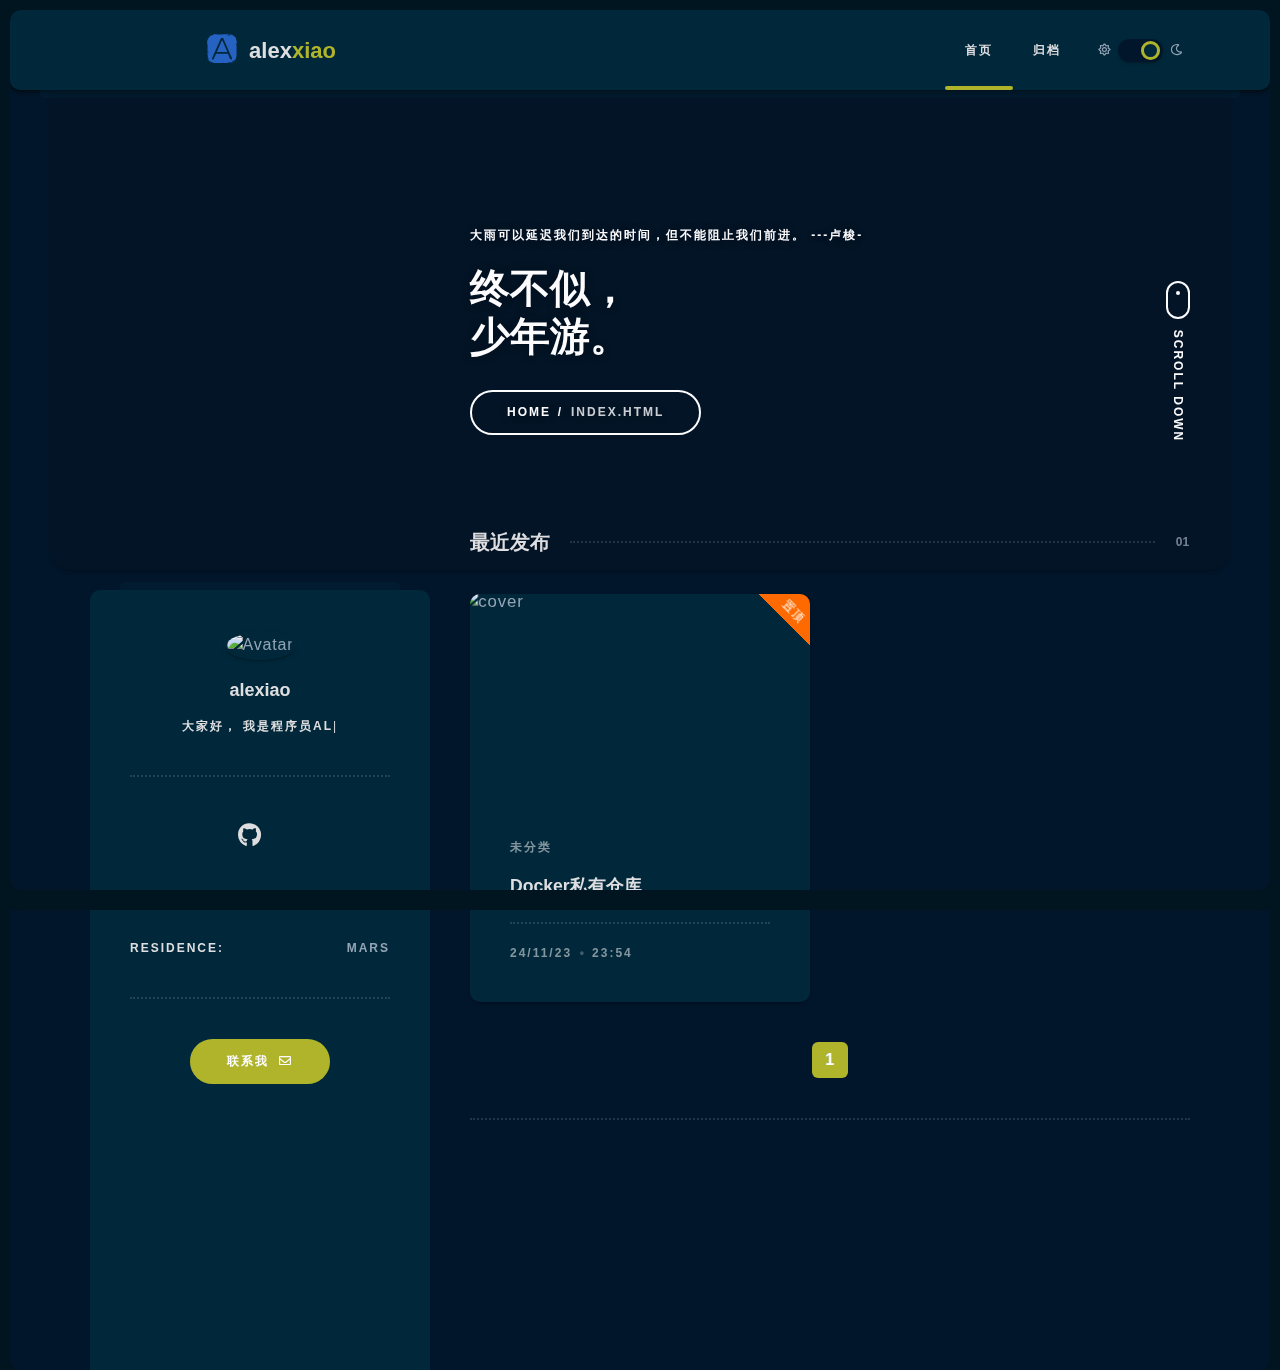
==== commit 20760ec5: "Site updated: 2024-12-08 15:33:31" ====
--- a/index.html
+++ b/index.html
@@ -57,7 +57,7 @@
 
 <!-- Variable -->
 <script>window.ASYNC_CONFIG = {"hostname":"example.com","author":"alexxiao","root":"/","typed_text":["我是程序员alex，一名Java后端开发工程师。"],"theme_version":"2.2.4","theme":{"switch":true,"default":"style-dark"},"favicon":{"logo":"/img/favicon.svg","icon16":"/img/favicon.svg","icon32":"/img/favicon.svg","apple_touch_icon":null,"webmanifest":null,"visibilitychange":false,"hidden":"/failure.ico","show_text":"(/≧▽≦/)咦！又好了！","hide_text":"(●—●)喔哟，崩溃啦！"},"i18n":{"placeholder":"搜索文章...","empty":"找不到您查询的内容: ${query}","hits":"找到 ${hits} 条结果","hits_time":"找到 ${hits} 条结果（用时 ${time} 毫秒）","author":"本文作者：","copyright_link":"本文链接：","copyright_license_title":"版权声明：","copyright_license_content":"本博客所有文章除特别声明外，均默认采用 undefined 许可协议。","copy_success":"复制成功","copy_failure":"复制失败","open_read_mode":"进入阅读模式","exit_read_mode":"退出阅读模式","notice_outdate_message":"距离上次更新已经 undefined 天了, 文章内容可能已经过时。","sticky":"置顶","just":"刚刚","min":"分钟前","hour":"小时前","day":"天前","month":"个月前"},"swup":false,"plugin":{"flickr_justified_gallery":"https://unpkg.com/flickr-justified-gallery@latest/dist/fjGallery.min.js"},"icons":{"sun":"far fa-sun","moon":"far fa-moon","play":"fas fa-play","email":"far fa-envelope","next":"fas fa-arrow-right","calendar":"far fa-calendar-alt","clock":"far fa-clock","user":"far fa-user","back_top":"fas fa-arrow-up","close":"fas fa-times","search":"fas fa-search","reward":"fas fa-hand-holding-usd","toc_tag":"fas fa-th-list","read":"fas fa-book-reader","arrows":"fas fa-arrows-alt-h","double_arrows":"fas fa-angle-double-down","copy":"fas fa-copy"},"icontype":"font","highlight":{"plugin":"highlighjs","theme":true,"copy":true,"lang":true,"title":"default","height_limit":false},"toc":{"post_title":true},"live_time":{"start_time":"","prefix":"博客已萌萌哒运行 undefined 天"},"danmu":{"enable":true,"el":".trm-banner","avatar":true,"delayRange":5000,"speed":80}};</script>
-<script id="async-page-config">window.PAGE_CONFIG = {"isPost":false,"isHome":true,"postUpdate":"2024-11-30 16:25:53"};</script>
+<script id="async-page-config">window.PAGE_CONFIG = {"isPost":false,"isHome":true,"postUpdate":"2024-12-08 15:33:31"};</script>
 
 <!-- Theme mode css -->
 <link data-swup-theme rel="stylesheet" href="/css/index.css?v=2.2.4" id="trm-switch-style">
@@ -366,39 +366,6 @@
     </div>
 </div>
     
-        <div class="col-lg-6">
-    <div class="trm-blog-card trm-scroll-animation">
-        <a href="/2024/11/23/hello-world/" class="trm-cover-frame trm-anima-link">
-            
-            
-                <img alt="cover" class="no-fancybox" src="https://www.logosc.cn/uploads/resources/2018/11/29/1543459457_thumb.jpg">
-            
-        </a>
-        
-            <div class="trm-top">置顶</div>
-        
-        <div class="trm-card-descr">
-            <div class="trm-label trm-category trm-mb-20">
-                <a href=" #.">
-                    未分类
-                </a>
-            </div>
-            <h5>
-                <a href="/2024/11/23/hello-world/" class="trm-anima-link">
-                    从零开始搭建一个后台模板
-                </a>
-            </h5>
-            <div class="trm-divider trm-mb-20 trm-mt-20"></div>
-            <ul class="trm-card-data trm-label">
-                <li>24/11/23</li>
-                <li>18:32</li>
-                
-                
-            </ul>
-        </div>
-    </div>
-</div>
-    
 </div>
 <!-- newest publications end -->
 
